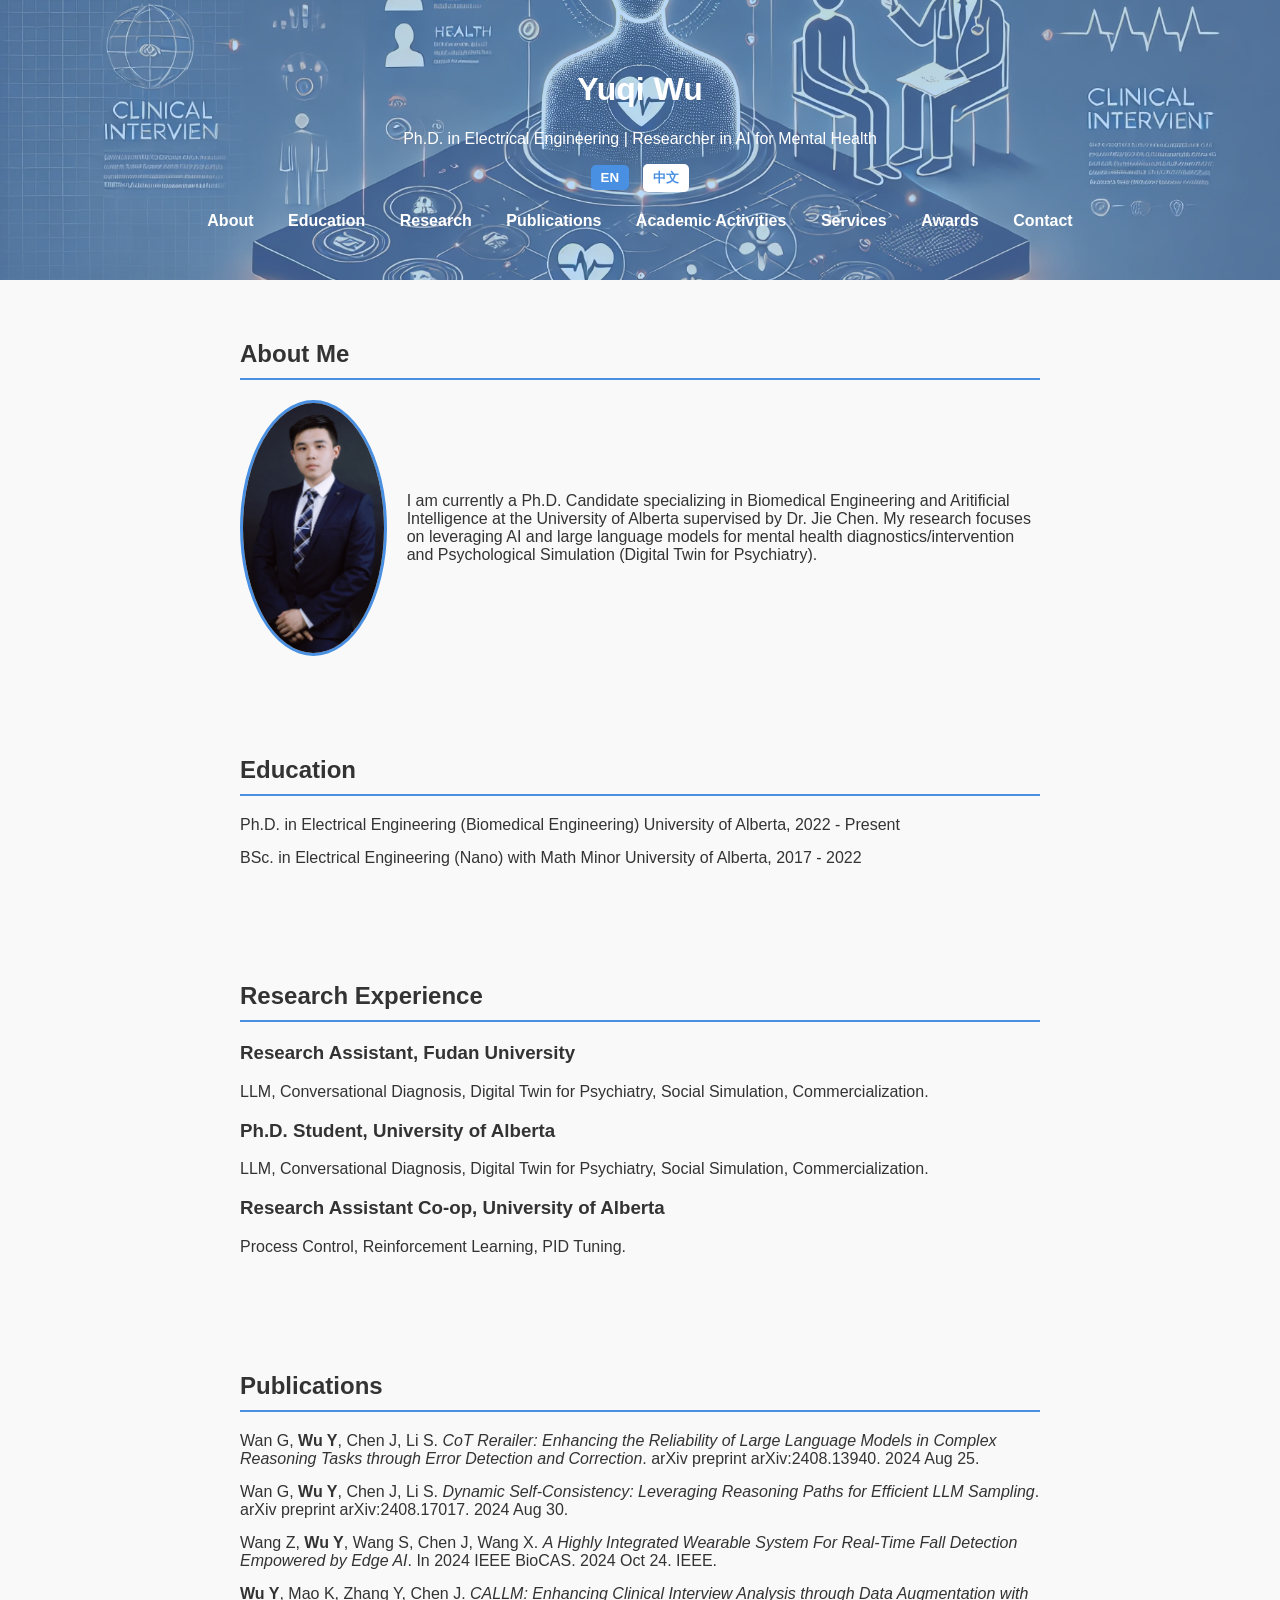
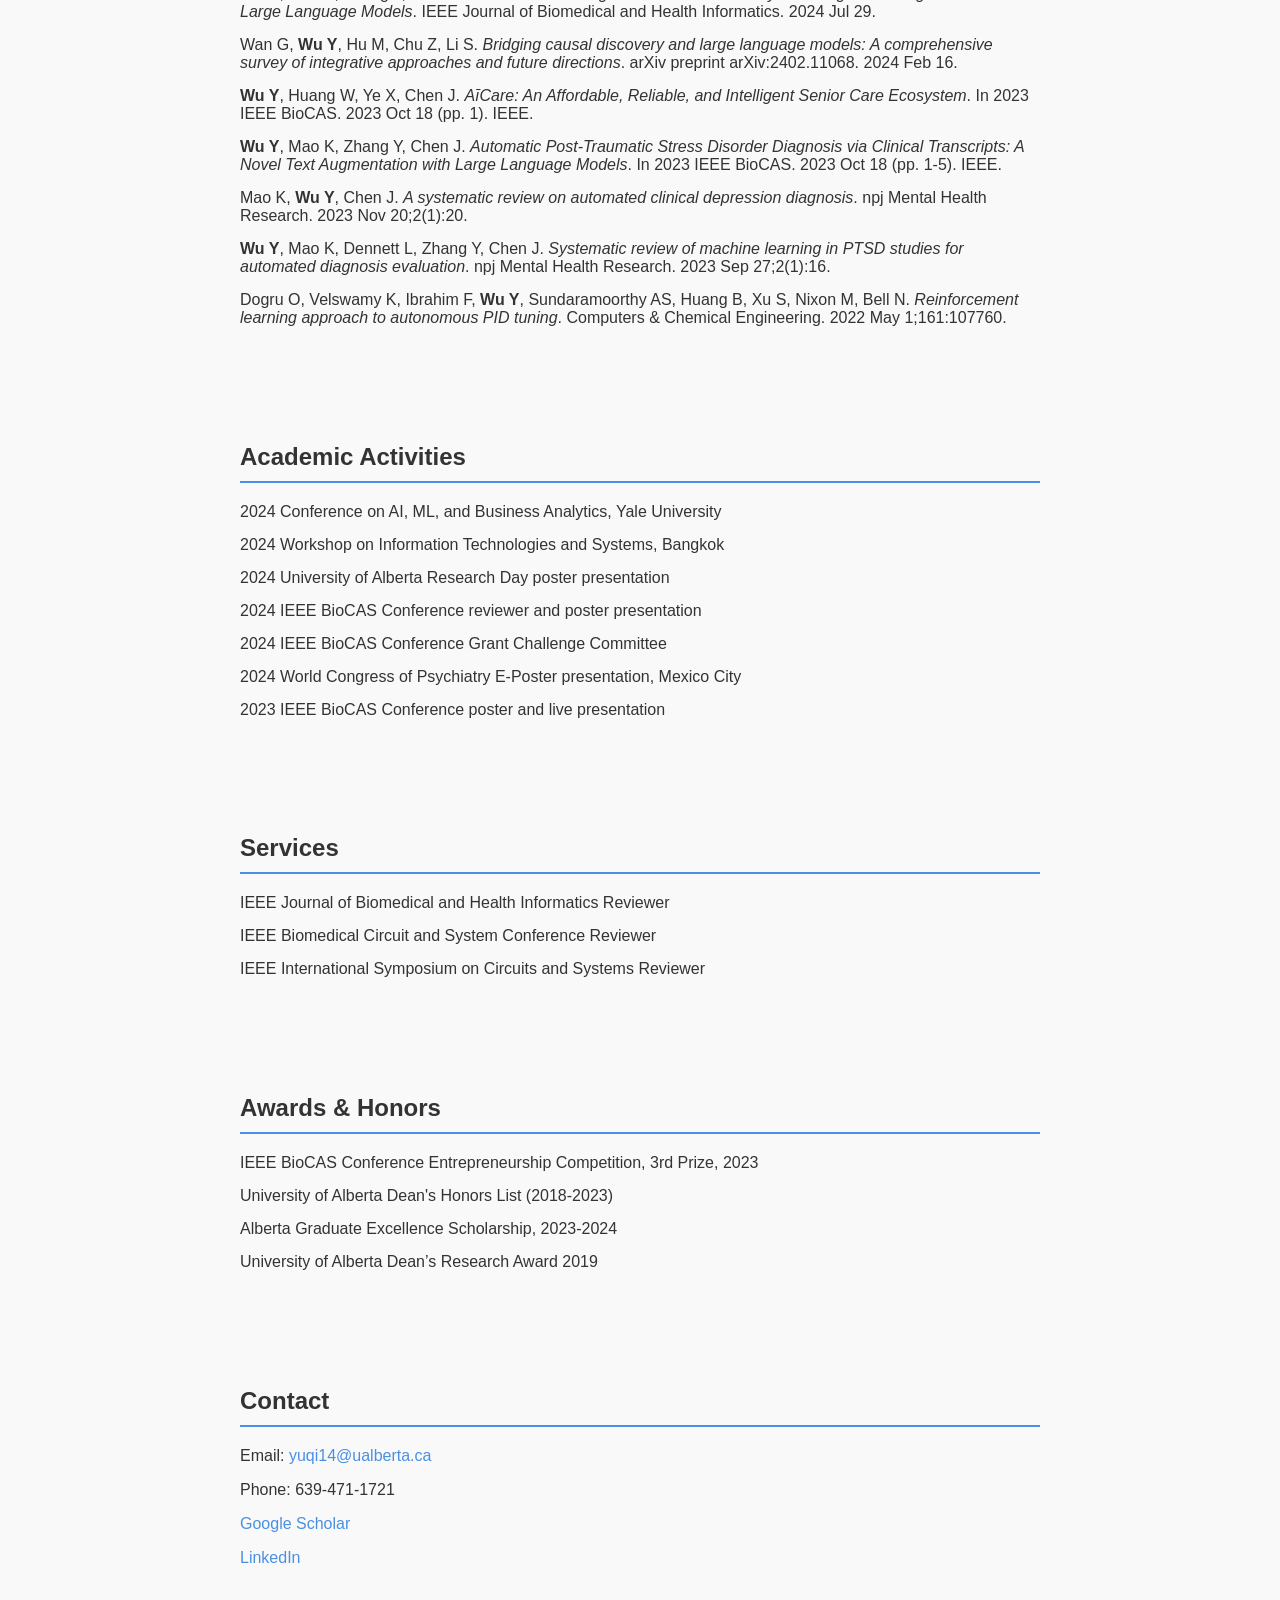
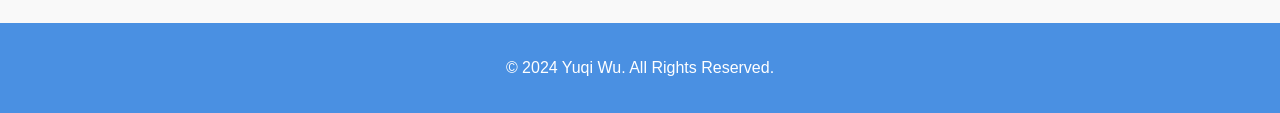
==== index.html @ d580ff11 "updates" ====
<!DOCTYPE html>
<html lang="en">
<head>
    <meta charset="UTF-8">
    <meta name="viewport" content="width=device-width, initial-scale=1.0">
    <title>Yuqi Wu - Personal Website</title>
    <link rel="stylesheet" href="styles.css">
</head>
<body>
    <header>
        <div class="background-image"></div>
        <div class="header-content">
            <h1 data-en="Yuqi Wu"
            data-cn="邬宇奇">Yuqi Wu</h1>
            <p data-en="Ph.D. in Biomedical Engineering  | Researcher in AI for Mental Health"
               data-cn="人工智能生物工程博士 | 精神健康领域的人工智能研究员">
               Ph.D. in Electrical Engineering | Researcher in AI for Mental Health
            </p>
            <div class="language-switcher">
                <button id="en-btn" class="lang-btn active">EN</button>
                <button id="cn-btn" class="lang-btn">中文</button>
            </div>
        </div>
        <nav>
            <a href="#about" data-en="About" data-cn="关于我">About</a>
            <a href="#education" data-en="Education" data-cn="教育经历">Education</a>
            <a href="#research" data-en="Research" data-cn="研究经历">Research</a>
            <a href="#publications" data-en="Publications" data-cn="文献发表">Publications</a>
            <a href="#activities" data-en="Academic Activities" data-cn="学术活动">Academic Activities</a>
            <a href="#services" data-en="Services" data-cn="服务">Services</a>
            <a href="#awards" data-en="Awards" data-cn="奖项">Awards</a>
            <a href="#contact" data-en="Contact" data-cn="联系方式">Contact</a>
        </nav>
    </header>

    <section id="about">
        <h2 data-en="About Me" data-cn="关于我">About Me</h2>
        <div class="profile-container">
            <img src="images/profile.jpg" alt="Yuqi Wu" class="profile-picture">
            <p data-en="I am currently a Ph.D. Candidate specializing in Biomedical Engineering and Aritificial Intelligence at the University of Alberta supervised by Dr. Jie Chen.
            My research focuses on leveraging AI and large language models for mental health diagnostics/intervention and Psychological Simulation (Digital Twin for Psychiatry)."
                data-cn="我目前是复旦大学陈颉院士的人工智能专业博士生。我的研究侧重于利用人工智能和大型语言模型进行心理健康诊断/干预以及心理学社会仿真系统（数字孪生）。">
                I am currently a Ph.D. Candidate specializing in Biomedical Engineering and Aritificial Intelligence at the University of Alberta supervised by Dr. Jie Chen.
                My research focuses on leveraging AI and large language models for mental health diagnostics/intervention and Psychological Simulation (Digital Twin for Psychiatry). 
            </p>
        </div>
    </section>

    <section id="education">
        <h2 data-en="Education" data-cn="教育经历">Education</h2>
        <ul>
            <li data-en="Ph.D. in Electrical Engineering (Biomedical Engineering), University of Alberta, 2022 - Present "
                data-cn="电气工程博士（生物医学工程）,阿尔伯塔大学，2022年至今">
                Ph.D. in Electrical Engineering (Biomedical Engineering) University of Alberta, 2022 - Present 
            </li>
            <li data-en="BSc in Electrical Engineering (Nano) with Math Minor, University of Alberta, 2017 - 2022 "
                data-cn="电气工程学士（纳米方向）及数学辅修,阿尔伯塔大学，2017 - 2022 ">
                BSc. in Electrical Engineering (Nano) with Math Minor University of Alberta, 2017 - 2022 
            </li>
        </ul>
    </section>

    <section id="research">
        <h2 data-en="Research Experience" data-cn="研究经历">Research Experience</h2>
        <h3 data-en="Reasearch Assistant, Fudan University" data-cn="复旦大学研究助理">Research Assistant, Fudan University</h3>
        <p data-en="LLM, Conversational Diagnosis, Digital Twin for Psychiatry, Social Simulation, Commercialization."
           data-cn="大模型，对话式诊断，数字孪生，社会仿真，成果转化">
           LLM, Conversational Diagnosis, Digital Twin for Psychiatry, Social Simulation, Commercialization.
        <h3 data-en="Ph.D. Student, University of Alberta" data-cn="阿尔伯塔大学博士生">Ph.D. Student, University of Alberta</h3>
        <p data-en="LLM, Conversational Diagnosis, Digital Twin for Psychiatry, Social Simulation, Depression, XAI, PTSD."
           data-cn="大模型，对话式诊断，数字孪生，社会仿真，抑郁症，可解释AI，创伤后应激障碍">
           LLM, Conversational Diagnosis, Digital Twin for Psychiatry, Social Simulation, Commercialization.
        </p>
        <h3 data-en="Research Assistant Co-op, University of Alberta" data-cn="阿尔伯塔大学研究助理实习">Research Assistant Co-op, University of Alberta</h3>
        <p data-en="Process Control, Reinforcement Learning, PID Tuning."
           data-cn="工业过程控制，强化学习，PID参数调整">
           Process Control, Reinforcement Learning, PID Tuning.
        </p>
    </section>
    <section id="Publications">
        <h2 data-en="Publications" data-cn="文献发表">Publications</h2>
        <ul>
            <li>Wan G, <strong>Wu Y</strong>, Chen J, Li S. <em>CoT Rerailer: Enhancing the Reliability of Large Language Models in Complex Reasoning Tasks through Error Detection and Correction</em>. arXiv preprint arXiv:2408.13940. 2024 Aug 25.</li>
            <li>Wan G, <strong>Wu Y</strong>, Chen J, Li S. <em>Dynamic Self-Consistency: Leveraging Reasoning Paths for Efficient LLM Sampling</em>. arXiv preprint arXiv:2408.17017. 2024 Aug 30.</li>
            <li>Wang Z, <strong>Wu Y</strong>, Wang S, Chen J, Wang X. <em>A Highly Integrated Wearable System For Real-Time Fall Detection Empowered by Edge AI</em>. In 2024 IEEE BioCAS. 2024 Oct 24. IEEE.</li>
            <li><strong>Wu Y</strong>, Mao K, Zhang Y, Chen J. <em>CALLM: Enhancing Clinical Interview Analysis through Data Augmentation with Large Language Models</em>. IEEE Journal of Biomedical and Health Informatics. 2024 Jul 29.</li>
            <li>Wan G, <strong>Wu Y</strong>, Hu M, Chu Z, Li S. <em>Bridging causal discovery and large language models: A comprehensive survey of integrative approaches and future directions</em>. arXiv preprint arXiv:2402.11068. 2024 Feb 16.</li>
            <li><strong>Wu Y</strong>, Huang W, Ye X, Chen J. <em>AīCare: An Affordable, Reliable, and Intelligent Senior Care Ecosystem</em>. In 2023 IEEE BioCAS. 2023 Oct 18 (pp. 1). IEEE.</li>
            <li><strong>Wu Y</strong>, Mao K, Zhang Y, Chen J. <em>Automatic Post-Traumatic Stress Disorder Diagnosis via Clinical Transcripts: A Novel Text Augmentation with Large Language Models</em>. In 2023 IEEE BioCAS. 2023 Oct 18 (pp. 1-5). IEEE.</li>
            <li>Mao K, <strong>Wu Y</strong>, Chen J. <em>A systematic review on automated clinical depression diagnosis</em>. npj Mental Health Research. 2023 Nov 20;2(1):20.</li>
            <li><strong>Wu Y</strong>, Mao K, Dennett L, Zhang Y, Chen J. <em>Systematic review of machine learning in PTSD studies for automated diagnosis evaluation</em>. npj Mental Health Research. 2023 Sep 27;2(1):16.</li>
            <li>Dogru O, Velswamy K, Ibrahim F, <strong>Wu Y</strong>, Sundaramoorthy AS, Huang B, Xu S, Nixon M, Bell N. <em>Reinforcement learning approach to autonomous PID tuning</em>. Computers & Chemical Engineering. 2022 May 1;161:107760.</li>
            
            
            
            
            
            
            
            
            
        </ul>
    </section>
    <section id="activities">
        <h2 data-en="Academic Activities" data-cn="学术活动">Academic Activities</h2>
        <ul>
            <li data-en="2024 Conference on AI, ML, and Business Analytics, Yale University" data-cn="2024人工智能、机器学习和商业分析会议，耶鲁大学">2024 Conference on AI, ML, and Business Analytics, Yale University</li>
            <li data-en="2024 Workshop on Information Technologies and Systems, Bangkok" data-cn="2024信息技术与系统研讨会，曼谷">2024 Workshop on Information Technologies and Systems, Bangkok</li>
            <li data-en="2024 University of Alberta Research Day poster presentation" data-cn="2024阿尔伯塔大学研究日海报展示">2024 University of Alberta Research Day poster presentation</li>
            <li data-en="2024 IEEE BioCAS Conference reviewer and poster presentation" data-cn="2024 IEEE BioCAS会议评审员和海报展示">2024 IEEE BioCAS Conference reviewer and poster presentation</li>
            <li data-en="2024 IEEE BioCAS Conference Grant Challenge Committee" data-cn="2024 IEEE BioCAS会议资助挑战委员会">2024 IEEE BioCAS Conference Grant Challenge Committee</li>
            <li data-en="2024 World Congress of Psychiatry E-Poster presentation, Mexico City" data-cn="2024世界精神病学大会电子海报展示，墨西哥城">2024 World Congress of Psychiatry E-Poster presentation, Mexico City</li>
            <li data-en="2023 IEEE BioCAS Conference poster and live presentation" data-cn="2023 IEEE BioCAS会议海报和现场展示">2023 IEEE BioCAS Conference poster and live presentation</li>
            
        </ul>
    </section>

    <section id="services">
        <h2 data-en="Services" data-cn="服务">Services</h2>
        <ul>
            <li data-en="IEEE Journal of Biomedical and Health Informatics Reviewer" data-cn="IEEE Journal of Biomedical and Health Informatics审稿人">IEEE Journal of Biomedical and Health Informatics Reviewer</li>
            <li data-en="IEEE Biomedical Circuit and System Conference Reviewer" data-cn="IEEE Biomedical Circuit and System Conference审稿人">IEEE Biomedical Circuit and System Conference Reviewer</li>
            <li data-en="IEEE International Symposium on Circuits and Systems Reviewer" data-cn="IEEE International Symposium on Circuits and Systems审稿人">IEEE International Symposium on Circuits and Systems Reviewer</li>
        </ul>
    </section>
    <section id="awards">
        <h2>Awards & Honors</h2>
        <ul>
            <li>IEEE BioCAS Conference Entrepreneurship Competition, 3rd Prize, 2023</li>
            <li>University of Alberta Dean's Honors List (2018-2023)</li>
            <li>Alberta Graduate Excellence Scholarship, 2023-2024</li>
            <li>University of Alberta Dean’s Research Award 2019</li>
        </ul>
    </section>
    <section id="contact">
        <h2 data-en="Contact" data-cn="联系方式">Contact</h2>
        <p data-en="Email: yuqi14@ualberta.ca" data-cn="邮箱: yuqi14@ualberta.ca">
           Email: <a href="mailto:yuqi14@ualberta.ca">yuqi14@ualberta.ca</a>
        </p>
        <p data-en="Phone: 639-471-1721" data-cn="电话: 639-471-1721">
           Phone: 639-471-1721
        </p>
        <p data-en="Google Scholar" data-cn="谷歌学术">
            <a href="https://scholar.google.com/citations?user=nJSu8HcAAAAJ&hl=en&oi=ao">Google Scholar</a>
        </p>
        <p data-en="LinkedIn" data-cn="领英">
            <a href="https://www.linkedin.com/in/yuqi-wu-71657614a/">LinkedIn</a>
    </section>

    <footer>
        <p>&copy; 2024 Yuqi Wu. All Rights Reserved.</p>
    </footer>

    <script src="scripts.js"></script>
</body>
</html>
---- styles.css ----
body {
    font-family: Arial, sans-serif;
    margin: 0;
    padding: 0;
    color: #333;
    background-color: #f9f9f9;
}

header {
    position: relative;
    color: #fff;
    text-align: center;
    padding: 50px 20px;
    background-color: #75b3fa;
    overflow: hidden;
}

.background-image {
    position: absolute;
    top: 0;
    left: 0;
    width: 100%;
    height: 100%;
    background-image: url('images/visualization.webp'); /* Path to your background image */
    background-size: cover;
    background-position: center;
    z-index: 1;
    opacity: 0.5;
}

.header-content {
    position: relative;
    z-index: 2;
}

.language-panel {
    display: inline-block;
}

.lang-btn {
    background: #fff;
    color: #4a90e2;
    border: none;
    padding: 5px 10px;
    margin: 0 5px;
    cursor: pointer;
    font-weight: bold;
    border-radius: 5px;
}

.lang-btn.active {
    background: #4a90e2;
    color: #fff;
}


header nav {
    position: relative;
    z-index: 2; /* Ensure nav links stay above the background */
    margin-top: 20px;
}
header nav a {
    color: #fff;
    margin: 0 15px;
    text-decoration: none;
    font-weight: bold;
}

header nav a:hover {
    text-decoration: underline;
}

section {
    padding: 40px;
    max-width: 800px;
    margin: auto;
}

h2 {
    border-bottom: 2px solid #4a90e2;
    padding-bottom: 10px;
}

.profile-container {
    display: flex;
    align-items: center;
    gap: 20px;
}

.profile-picture {
    width: 200px;
    height: 250px;
    border-radius: 70%;
    object-fit: cover;
    border: 3px solid #4a90e2;
}

ul {
    list-style: none;
    padding: 0;
}

ul li {
    margin-bottom: 15px;
}

a {
    color: #4a90e2;
    text-decoration: none;
}

a:hover {
    text-decoration: underline;
}

footer {
    text-align: center;
    padding: 20px;
    background-color: #4a90e2;
    color: #fff;
}
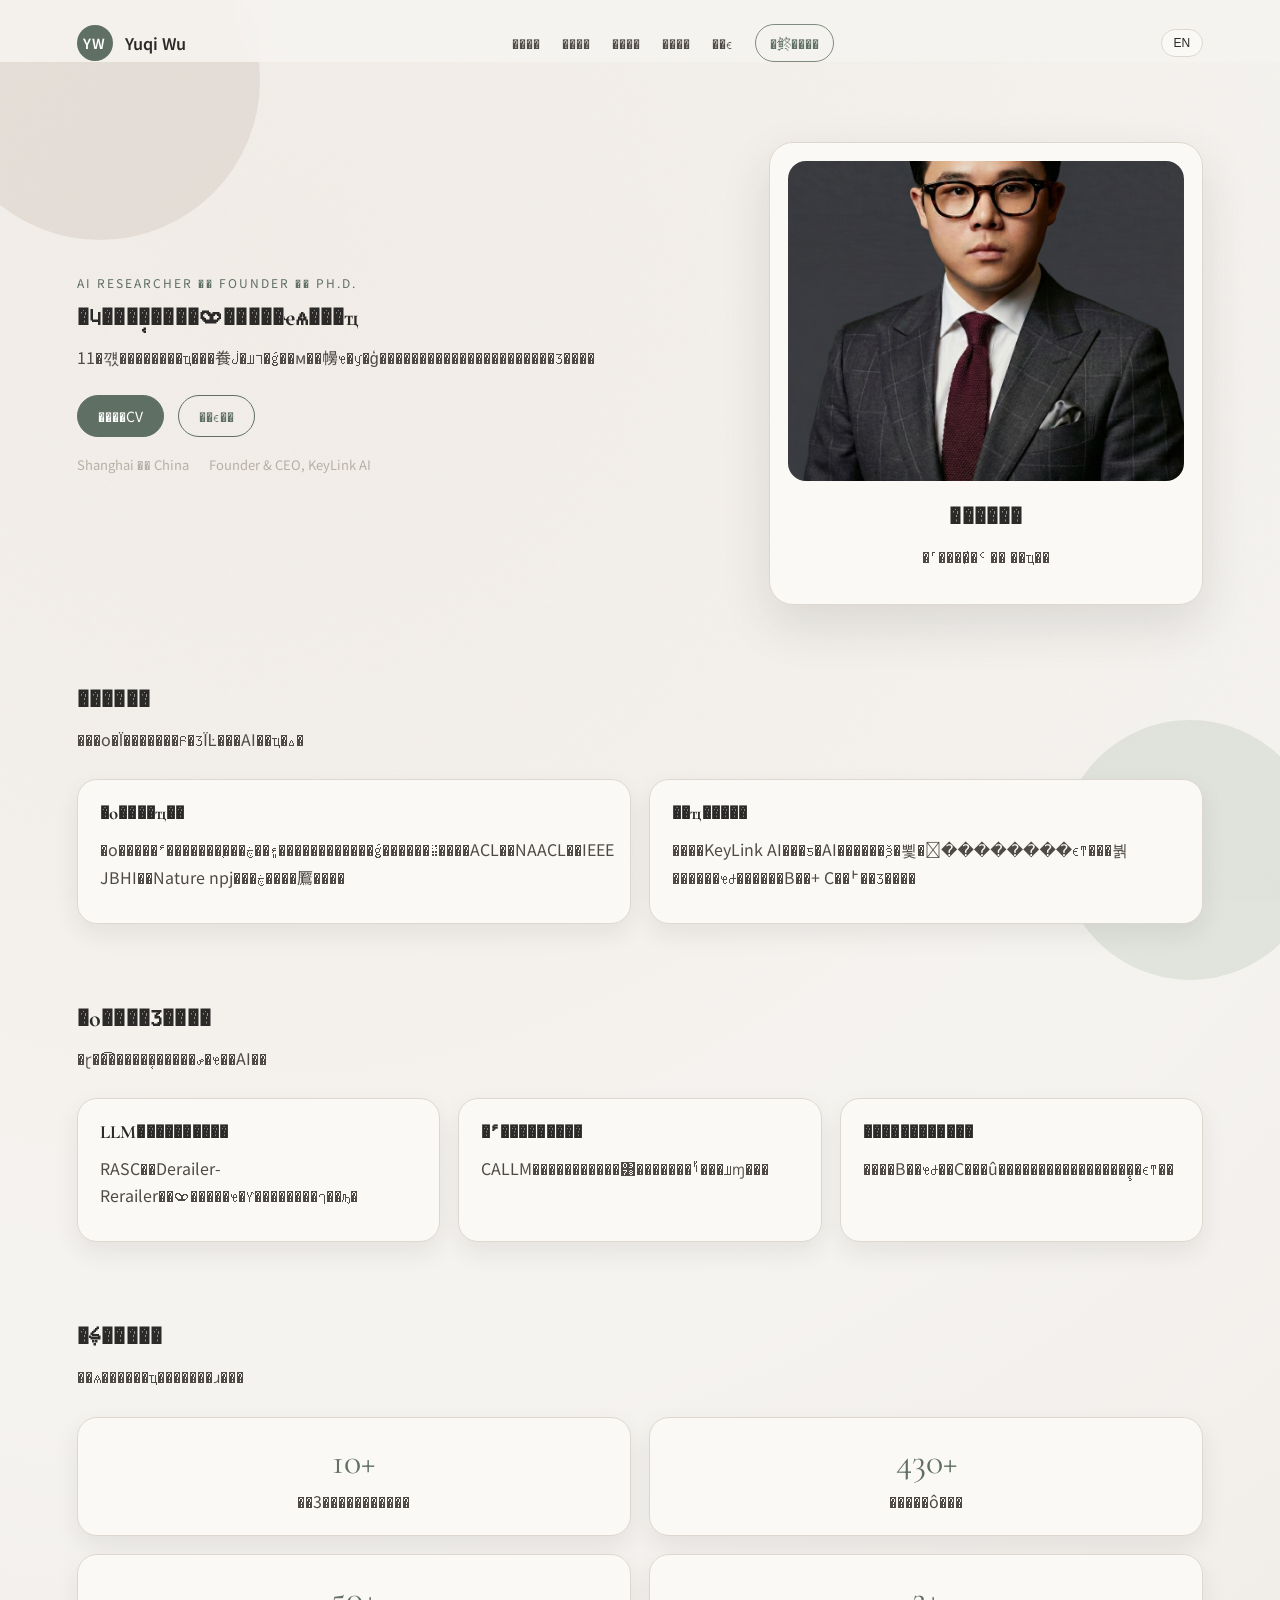
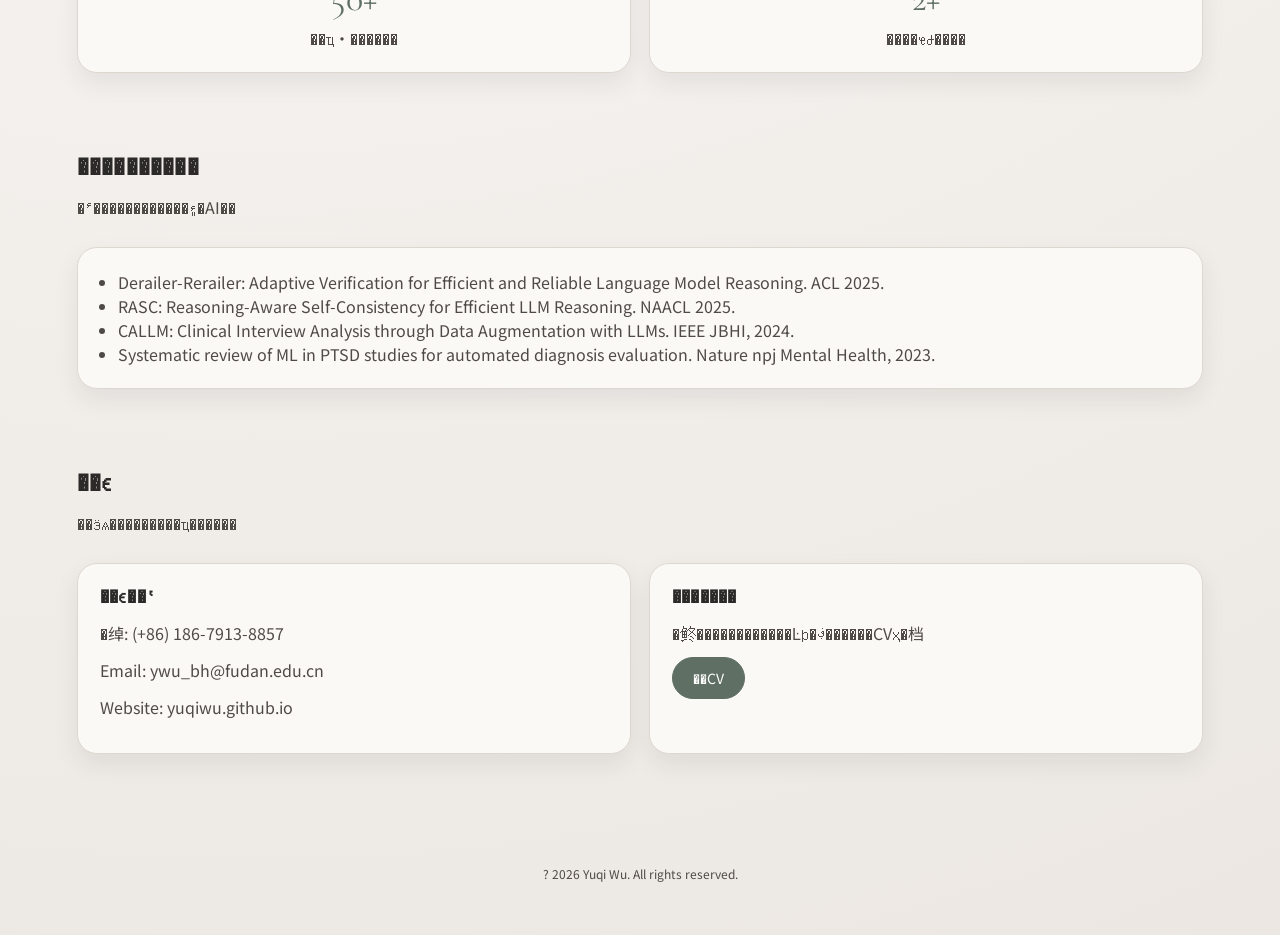
==== commit 47fa6e0f: "updates" ====
--- a/index.html
+++ b/index.html
@@ -1,156 +1,169 @@
 <!DOCTYPE html>
-<html lang="en">
+<html lang="zh-CN" data-lang="zh">
 <head>
-    <meta charset="UTF-8">
-    <meta name="viewport" content="width=device-width, initial-scale=1.0">
-    <title>Yuqi Wu - Personal Website</title>
-    <link rel="stylesheet" href="styles.css">
+  <meta charset="UTF-8" />
+  <meta name="viewport" content="width=device-width, initial-scale=1.0" />
+  <meta name="description" content="Yuqi Wu | Ph.D. | AI Researcher & Founder" />
+  <title>Yuqi Wu | Personal Website</title>
+  <link rel="stylesheet" href="styles.css" />
+  <link rel="preconnect" href="https://fonts.googleapis.com" />
+  <link rel="preconnect" href="https://fonts.gstatic.com" crossorigin />
+  <link href="https://fonts.googleapis.com/css2?family=Cormorant+Garamond:wght@400;500;600;700&family=Noto+Sans+SC:wght@300;400;500;600;700&display=swap" rel="stylesheet" />
 </head>
 <body>
-    <header>
-        <div class="background-image"></div>
-        <div class="header-content">
-            <h1 data-en="Yuqi Wu"
-            data-cn="邬宇奇">Yuqi Wu</h1>
-            <p data-en="Ph.D. in Biomedical Engineering  | Researcher in AI for Mental Health"
-               data-cn="人工智能生物工程博士 | 精神健康领域的人工智能研究员">
-               Ph.D. in Electrical Engineering | Researcher in AI for Mental Health
-            </p>
-            <div class="language-switcher">
-                <button id="en-btn" class="lang-btn active">EN</button>
-                <button id="cn-btn" class="lang-btn">中文</button>
-            </div>
+  <div class="bg-orb orb-1" aria-hidden="true"></div>
+  <div class="bg-orb orb-2" aria-hidden="true"></div>
+  <div class="noise" aria-hidden="true"></div>
+
+  <header class="site-header">
+    <div class="brand">
+      <span class="brand-mark">YW</span>
+      <span class="brand-name">Yuqi Wu</span>
+    </div>
+    <nav class="nav">
+      <a href="#about" data-i18n="nav_about">����</a>
+      <a href="#focus" data-i18n="nav_focus">����</a>
+      <a href="#highlights" data-i18n="nav_highlights">����</a>
+      <a href="#publications" data-i18n="nav_publications">����</a>
+      <a href="#contact" data-i18n="nav_contact">��ϵ</a>
+      <a class="cta" href="YWU_CV.html" target="_blank" rel="noopener" data-i18n="nav_cv">�鿴����</a>
+    </nav>
+    <button class="lang-toggle" id="langToggle" type="button" aria-label="Toggle language">EN</button>
+  </header>
+
+  <main>
+    <section class="hero">
+      <div class="hero-text">
+        <p class="eyebrow" data-i18n="hero_eyebrow">AI Researcher �� Founder �� Ph.D.</p>
+        <h1 data-i18n="hero_title">�Կ���֤�����ܣ�����ҽѧ���ҵ</h1>
+        <p class="hero-subtitle" data-i18n="hero_subtitle">
+          11�꺣��������ҵ���飬רע�ڶ�ģ̬��м��㡢ҽ�ƴ�ģ����������������������Ʒ����
+        </p>
+        <div class="hero-actions">
+          <a class="primary" href="YWU_CV.html" target="_blank" rel="noopener" data-i18n="hero_cv">����CV</a>
+          <a class="ghost" href="#contact" data-i18n="hero_contact">��ϵ��</a>
         </div>
-        <nav>
-            <a href="#about" data-en="About" data-cn="关于我">About</a>
-            <a href="#education" data-en="Education" data-cn="教育经历">Education</a>
-            <a href="#research" data-en="Research" data-cn="研究经历">Research</a>
-            <a href="#publications" data-en="Publications" data-cn="文献发表">Publications</a>
-            <a href="#activities" data-en="Academic Activities" data-cn="学术活动">Academic Activities</a>
-            <a href="#services" data-en="Services" data-cn="服务">Services</a>
-            <a href="#awards" data-en="Awards" data-cn="奖项">Awards</a>
-            <a href="#contact" data-en="Contact" data-cn="联系方式">Contact</a>
-        </nav>
-    </header>
-
-    <section id="about">
-        <h2 data-en="About Me" data-cn="关于我">About Me</h2>
-        <div class="profile-container">
-            <img src="images/profile.jpg" alt="Yuqi Wu" class="profile-picture">
-            <p data-en="I am currently a Ph.D. Candidate specializing in Biomedical Engineering and Aritificial Intelligence at the University of Alberta supervised by Dr. Jie Chen.
-            My research focuses on leveraging AI and large language models for mental health diagnostics/intervention and Psychological Simulation (Digital Twin for Psychiatry)."
-                data-cn="我目前是复旦大学陈颉院士的人工智能专业博士生。我的研究侧重于利用人工智能和大型语言模型进行心理健康诊断/干预以及心理学社会仿真系统（数字孪生）。">
-                I am currently a Ph.D. Candidate specializing in Biomedical Engineering and Aritificial Intelligence at the University of Alberta supervised by Dr. Jie Chen.
-                My research focuses on leveraging AI and large language models for mental health diagnostics/intervention and Psychological Simulation (Digital Twin for Psychiatry). 
-            </p>
+        <div class="hero-meta">
+          <span data-i18n="hero_location">Shanghai �� China</span>
+          <span data-i18n="hero_role">Founder & CEO, KeyLink AI</span>
         </div>
+      </div>
+      <div class="hero-card">
+        <img src="images/ywu.png" alt="Yuqi Wu" />
+        <div class="hero-card-info">
+          <h2 data-i18n="card_name">������</h2>
+          <p data-i18n="card_title">�˹����ܲ�ʿ �� ��ҵ��</p>
+        </div>
+      </div>
     </section>
 
-    <section id="education">
-        <h2 data-en="Education" data-cn="教育经历">Education</h2>
-        <ul>
-            <li data-en="Ph.D. in Electrical Engineering (Biomedical Engineering), University of Alberta, 2022 - Present "
-                data-cn="电气工程博士（生物医学工程）,阿尔伯塔大学，2022年至今">
-                Ph.D. in Electrical Engineering (Biomedical Engineering) University of Alberta, 2022 - Present 
-            </li>
-            <li data-en="BSc in Electrical Engineering (Nano) with Math Minor, University of Alberta, 2017 - 2022 "
-                data-cn="电气工程学士（纳米方向）及数学辅修,阿尔伯塔大学，2017 - 2022 ">
-                BSc. in Electrical Engineering (Nano) with Math Minor University of Alberta, 2017 - 2022 
-            </li>
-        </ul>
+    <section id="about" class="section">
+      <div class="section-header">
+        <h2 data-i18n="about_title">������</h2>
+        <p data-i18n="about_desc">���о�Ϊ�������Բ�ƷΪĿ���AI��ҵ�ߡ�</p>
+      </div>
+      <div class="grid two">
+        <div class="panel">
+          <h3 data-i18n="about_block_1_title">�о����ҵ��</h3>
+          <p data-i18n="about_block_1_body">
+            �о�����۽��ڿ���֤�������ٴ������������ģ̬������⣬����ACL��NAACL��IEEE JBHI��Nature npj���ڿ����鷢����
+          </p>
+        </div>
+        <div class="panel">
+          <h3 data-i18n="about_block_2_title">��ҵ�����</h3>
+          <p data-i18n="about_block_2_body">
+            ����KeyLink AI���ƽ�AI������ѯ�뾫�񼲲��������ϵͳ���붥������ҽԺ������B��+ C��˫��Ʒ����
+          </p>
+        </div>
+      </div>
     </section>
 
-    <section id="research">
-        <h2 data-en="Research Experience" data-cn="研究经历">Research Experience</h2>
-        <h3 data-en="Reasearch Assistant, Fudan University" data-cn="复旦大学研究助理">Research Assistant, Fudan University</h3>
-        <p data-en="LLM, Conversational Diagnosis, Digital Twin for Psychiatry, Social Simulation, Commercialization."
-           data-cn="大模型，对话式诊断，数字孪生，社会仿真，成果转化">
-           LLM, Conversational Diagnosis, Digital Twin for Psychiatry, Social Simulation, Commercialization.
-        <h3 data-en="Ph.D. Student, University of Alberta" data-cn="阿尔伯塔大学博士生">Ph.D. Student, University of Alberta</h3>
-        <p data-en="LLM, Conversational Diagnosis, Digital Twin for Psychiatry, Social Simulation, Depression, XAI, PTSD."
-           data-cn="大模型，对话式诊断，数字孪生，社会仿真，抑郁症，可解释AI，创伤后应激障碍">
-           LLM, Conversational Diagnosis, Digital Twin for Psychiatry, Social Simulation, Commercialization.
-        </p>
-        <h3 data-en="Research Assistant Co-op, University of Alberta" data-cn="阿尔伯塔大学研究助理实习">Research Assistant Co-op, University of Alberta</h3>
-        <p data-en="Process Control, Reinforcement Learning, PID Tuning."
-           data-cn="工业过程控制，强化学习，PID参数调整">
-           Process Control, Reinforcement Learning, PID Tuning.
-        </p>
-    </section>
-    <section id="Publications">
-        <h2 data-en="Publications" data-cn="文献发表">Publications</h2>
-        <ul>
-            <li>Wan G, <strong>Wu Y</strong>, Chen J, Li S. <em>CoT Rerailer: Enhancing the Reliability of Large Language Models in Complex Reasoning Tasks through Error Detection and Correction</em>. arXiv preprint arXiv:2408.13940. 2024 Aug 25.</li>
-            <li>Wan G, <strong>Wu Y</strong>, Chen J, Li S. <em>Dynamic Self-Consistency: Leveraging Reasoning Paths for Efficient LLM Sampling</em>. arXiv preprint arXiv:2408.17017. 2024 Aug 30.</li>
-            <li>Wang Z, <strong>Wu Y</strong>, Wang S, Chen J, Wang X. <em>A Highly Integrated Wearable System For Real-Time Fall Detection Empowered by Edge AI</em>. In 2024 IEEE BioCAS. 2024 Oct 24. IEEE.</li>
-            <li><strong>Wu Y</strong>, Mao K, Zhang Y, Chen J. <em>CALLM: Enhancing Clinical Interview Analysis through Data Augmentation with Large Language Models</em>. IEEE Journal of Biomedical and Health Informatics. 2024 Jul 29.</li>
-            <li>Wan G, <strong>Wu Y</strong>, Hu M, Chu Z, Li S. <em>Bridging causal discovery and large language models: A comprehensive survey of integrative approaches and future directions</em>. arXiv preprint arXiv:2402.11068. 2024 Feb 16.</li>
-            <li><strong>Wu Y</strong>, Huang W, Ye X, Chen J. <em>AīCare: An Affordable, Reliable, and Intelligent Senior Care Ecosystem</em>. In 2023 IEEE BioCAS. 2023 Oct 18 (pp. 1). IEEE.</li>
-            <li><strong>Wu Y</strong>, Mao K, Zhang Y, Chen J. <em>Automatic Post-Traumatic Stress Disorder Diagnosis via Clinical Transcripts: A Novel Text Augmentation with Large Language Models</em>. In 2023 IEEE BioCAS. 2023 Oct 18 (pp. 1-5). IEEE.</li>
-            <li>Mao K, <strong>Wu Y</strong>, Chen J. <em>A systematic review on automated clinical depression diagnosis</em>. npj Mental Health Research. 2023 Nov 20;2(1):20.</li>
-            <li><strong>Wu Y</strong>, Mao K, Dennett L, Zhang Y, Chen J. <em>Systematic review of machine learning in PTSD studies for automated diagnosis evaluation</em>. npj Mental Health Research. 2023 Sep 27;2(1):16.</li>
-            <li>Dogru O, Velswamy K, Ibrahim F, <strong>Wu Y</strong>, Sundaramoorthy AS, Huang B, Xu S, Nixon M, Bell N. <em>Reinforcement learning approach to autonomous PID tuning</em>. Computers & Chemical Engineering. 2022 May 1;161:107760.</li>
-            
-            
-            
-            
-            
-            
-            
-            
-            
-        </ul>
-    </section>
-    <section id="activities">
-        <h2 data-en="Academic Activities" data-cn="学术活动">Academic Activities</h2>
-        <ul>
-            <li data-en="2024 Conference on AI, ML, and Business Analytics, Yale University" data-cn="2024人工智能、机器学习和商业分析会议，耶鲁大学">2024 Conference on AI, ML, and Business Analytics, Yale University</li>
-            <li data-en="2024 Workshop on Information Technologies and Systems, Bangkok" data-cn="2024信息技术与系统研讨会，曼谷">2024 Workshop on Information Technologies and Systems, Bangkok</li>
-            <li data-en="2024 University of Alberta Research Day poster presentation" data-cn="2024阿尔伯塔大学研究日海报展示">2024 University of Alberta Research Day poster presentation</li>
-            <li data-en="2024 IEEE BioCAS Conference reviewer and poster presentation" data-cn="2024 IEEE BioCAS会议评审员和海报展示">2024 IEEE BioCAS Conference reviewer and poster presentation</li>
-            <li data-en="2024 IEEE BioCAS Conference Grant Challenge Committee" data-cn="2024 IEEE BioCAS会议资助挑战委员会">2024 IEEE BioCAS Conference Grant Challenge Committee</li>
-            <li data-en="2024 World Congress of Psychiatry E-Poster presentation, Mexico City" data-cn="2024世界精神病学大会电子海报展示，墨西哥城">2024 World Congress of Psychiatry E-Poster presentation, Mexico City</li>
-            <li data-en="2023 IEEE BioCAS Conference poster and live presentation" data-cn="2023 IEEE BioCAS会议海报和现场展示">2023 IEEE BioCAS Conference poster and live presentation</li>
-            
-        </ul>
+    <section id="focus" class="section">
+      <div class="section-header">
+        <h2 data-i18n="focus_title">�о����Ʒ����</h2>
+        <p data-i18n="focus_desc">�ɽ��͡�����֤������ص�ҽ��AI��</p>
+      </div>
+      <div class="grid three">
+        <div class="panel">
+          <h3 data-i18n="focus_1_title">LLM����������</h3>
+          <p data-i18n="focus_1_body">RASC��Derailer-Rerailer��ܣ�����ҽ�Ƴ��������ɿ��ԡ�</p>
+        </div>
+        <div class="panel">
+          <h3 data-i18n="focus_2_title">�ٴ���������</h3>
+          <p data-i18n="focus_2_body">CALLM�����������͸�������ע���ݳɱ���</p>
+        </div>
+        <div class="panel">
+          <h3 data-i18n="focus_3_title">������������</h3>
+          <p data-i18n="focus_3_body">����B��ҽԺ��C���û����������������֧��ϵͳ��</p>
+        </div>
+      </div>
     </section>
 
-    <section id="services">
-        <h2 data-en="Services" data-cn="服务">Services</h2>
-        <ul>
-            <li data-en="IEEE Journal of Biomedical and Health Informatics Reviewer" data-cn="IEEE Journal of Biomedical and Health Informatics审稿人">IEEE Journal of Biomedical and Health Informatics Reviewer</li>
-            <li data-en="IEEE Biomedical Circuit and System Conference Reviewer" data-cn="IEEE Biomedical Circuit and System Conference审稿人">IEEE Biomedical Circuit and System Conference Reviewer</li>
-            <li data-en="IEEE International Symposium on Circuits and Systems Reviewer" data-cn="IEEE International Symposium on Circuits and Systems审稿人">IEEE International Symposium on Circuits and Systems Reviewer</li>
-        </ul>
-    </section>
-    <section id="awards">
-        <h2>Awards & Honors</h2>
-        <ul>
-            <li>IEEE BioCAS Conference Entrepreneurship Competition, 3rd Prize, 2023</li>
-            <li>University of Alberta Dean's Honors List (2018-2023)</li>
-            <li>Alberta Graduate Excellence Scholarship, 2023-2024</li>
-            <li>University of Alberta Dean’s Research Award 2019</li>
-        </ul>
-    </section>
-    <section id="contact">
-        <h2 data-en="Contact" data-cn="联系方式">Contact</h2>
-        <p data-en="Email: yuqi14@ualberta.ca" data-cn="邮箱: yuqi14@ualberta.ca">
-           Email: <a href="mailto:yuqi14@ualberta.ca">yuqi14@ualberta.ca</a>
-        </p>
-        <p data-en="Phone: 639-471-1721" data-cn="电话: 639-471-1721">
-           Phone: 639-471-1721
-        </p>
-        <p data-en="Google Scholar" data-cn="谷歌学术">
-            <a href="https://scholar.google.com/citations?user=nJSu8HcAAAAJ&hl=en&oi=ao">Google Scholar</a>
-        </p>
-        <p data-en="LinkedIn" data-cn="领英">
-            <a href="https://www.linkedin.com/in/yuqi-wu-71657614a/">LinkedIn</a>
+    <section id="highlights" class="section">
+      <div class="section-header">
+        <h2 data-i18n="highlights_title">�ؼ�����</h2>
+        <p data-i18n="highlights_desc">��ѧ������ҵ�������ɹ���</p>
+      </div>
+      <div class="grid two">
+        <div class="panel stat">
+          <div class="stat-number">10+</div>
+          <div class="stat-label" data-i18n="stat_1">��3�����������</div>
+        </div>
+        <div class="panel stat">
+          <div class="stat-number">430+</div>
+          <div class="stat-label" data-i18n="stat_2">�����ô���</div>
+        </div>
+        <div class="panel stat">
+          <div class="stat-number">50+</div>
+          <div class="stat-label" data-i18n="stat_3">��ҵ·������</div>
+        </div>
+        <div class="panel stat">
+          <div class="stat-number">2+</div>
+          <div class="stat-label" data-i18n="stat_4">����ҽԺ����</div>
+        </div>
+      </div>
     </section>
 
-    <footer>
-        <p>&copy; 2024 Yuqi Wu. All Rights Reserved.</p>
-    </footer>
+    <section id="publications" class="section">
+      <div class="section-header">
+        <h2 data-i18n="pub_title">����������</h2>
+        <p data-i18n="pub_desc">�۽������������ٴ�AI��</p>
+      </div>
+      <div class="panel list">
+        <ul>
+          <li data-i18n="pub_1">Derailer-Rerailer: Adaptive Verification for Efficient and Reliable Language Model Reasoning. ACL 2025.</li>
+          <li data-i18n="pub_2">RASC: Reasoning-Aware Self-Consistency for Efficient LLM Reasoning. NAACL 2025.</li>
+          <li data-i18n="pub_3">CALLM: Clinical Interview Analysis through Data Augmentation with LLMs. IEEE JBHI, 2024.</li>
+          <li data-i18n="pub_4">Systematic review of ML in PTSD studies for automated diagnosis evaluation. Nature npj Mental Health, 2023.</li>
+        </ul>
+      </div>
+    </section>
 
-    <script src="scripts.js"></script>
+    <section id="contact" class="section">
+      <div class="section-header">
+        <h2 data-i18n="contact_title">��ϵ</h2>
+        <p data-i18n="contact_desc">��ӭѧ���������ҵ������</p>
+      </div>
+      <div class="grid two">
+        <div class="panel">
+          <h3 data-i18n="contact_block_title">��ϵ��ʽ</h3>
+          <p><span data-i18n="contact_phone">�绰</span>: (+86) 186-7913-8857</p>
+          <p>Email: ywu_bh@fudan.edu.cn</p>
+          <p>Website: yuqiwu.github.io</p>
+        </div>
+        <div class="panel">
+          <h3 data-i18n="contact_block_2_title">�������</h3>
+          <p data-i18n="contact_cv">�鿴������������Ŀϸ�ڣ������CVҳ�档</p>
+          <a class="primary" href="YWU_CV.html" target="_blank" rel="noopener" data-i18n="contact_cv_btn">��CV</a>
+        </div>
+      </div>
+    </section>
+  </main>
+
+  <footer class="site-footer">
+    <p>? 2026 Yuqi Wu. All rights reserved.</p>
+  </footer>
+
+  <script src="scripts.js"></script>
 </body>
-</html>+</html>
--- a/styles.css
+++ b/styles.css
@@ -1,121 +1,344 @@
+:root {
+  --bg: #f5f3f0;
+  --bg-2: #ece7e2;
+  --ink: #2b2a28;
+  --ink-soft: #4f4a45;
+  --accent: #7f8b80;
+  --accent-dark: #5f6f64;
+  --muted: #b7b0a6;
+  --card: #fbf9f6;
+  --line: #ded7cf;
+  --shadow: 0 20px 50px rgba(43, 42, 40, 0.12);
+}
+
+* {
+  box-sizing: border-box;
+}
+
 body {
-    font-family: Arial, sans-serif;
-    margin: 0;
-    padding: 0;
-    color: #333;
-    background-color: #f9f9f9;
-}
-
-header {
-    position: relative;
-    color: #fff;
-    text-align: center;
-    padding: 50px 20px;
-    background-color: #75b3fa;
-    overflow: hidden;
-}
-
-.background-image {
-    position: absolute;
-    top: 0;
-    left: 0;
-    width: 100%;
-    height: 100%;
-    background-image: url('images/visualization.webp'); /* Path to your background image */
-    background-size: cover;
-    background-position: center;
-    z-index: 1;
-    opacity: 0.5;
-}
-
-.header-content {
-    position: relative;
-    z-index: 2;
-}
-
-.language-panel {
-    display: inline-block;
-}
-
-.lang-btn {
-    background: #fff;
-    color: #4a90e2;
-    border: none;
-    padding: 5px 10px;
-    margin: 0 5px;
-    cursor: pointer;
-    font-weight: bold;
-    border-radius: 5px;
-}
-
-.lang-btn.active {
-    background: #4a90e2;
-    color: #fff;
-}
-
-
-header nav {
-    position: relative;
-    z-index: 2; /* Ensure nav links stay above the background */
-    margin-top: 20px;
-}
-header nav a {
-    color: #fff;
-    margin: 0 15px;
-    text-decoration: none;
-    font-weight: bold;
-}
-
-header nav a:hover {
-    text-decoration: underline;
-}
-
-section {
-    padding: 40px;
-    max-width: 800px;
-    margin: auto;
-}
-
-h2 {
-    border-bottom: 2px solid #4a90e2;
-    padding-bottom: 10px;
-}
-
-.profile-container {
-    display: flex;
-    align-items: center;
-    gap: 20px;
-}
-
-.profile-picture {
-    width: 200px;
-    height: 250px;
-    border-radius: 70%;
-    object-fit: cover;
-    border: 3px solid #4a90e2;
-}
-
-ul {
-    list-style: none;
-    padding: 0;
-}
-
-ul li {
-    margin-bottom: 15px;
+  margin: 0;
+  font-family: "Noto Sans SC", "Segoe UI", sans-serif;
+  color: var(--ink);
+  background: radial-gradient(circle at 20% 10%, #f2ede7 0%, var(--bg) 45%, var(--bg-2) 100%);
+  min-height: 100vh;
+}
+
+h1, h2, h3 {
+  font-family: "Cormorant Garamond", "Noto Sans SC", serif;
+  letter-spacing: 0.2px;
+  margin: 0 0 12px 0;
+}
+
+p {
+  margin: 0 0 10px 0;
+  line-height: 1.7;
+  color: var(--ink-soft);
 }
 
 a {
-    color: #4a90e2;
-    text-decoration: none;
-}
-
-a:hover {
-    text-decoration: underline;
-}
-
-footer {
-    text-align: center;
-    padding: 20px;
-    background-color: #4a90e2;
-    color: #fff;
-}+  color: inherit;
+  text-decoration: none;
+}
+
+main {
+  padding: 40px 6vw 80px;
+  position: relative;
+  z-index: 1;
+}
+
+.bg-orb {
+  position: fixed;
+  border-radius: 50%;
+  filter: blur(0px);
+  opacity: 0.55;
+  z-index: 0;
+}
+
+.orb-1 {
+  width: 320px;
+  height: 320px;
+  background: #d9d2c9;
+  top: -80px;
+  left: -60px;
+}
+
+.orb-2 {
+  width: 260px;
+  height: 260px;
+  background: #cfd7cd;
+  bottom: -80px;
+  right: -40px;
+}
+
+.noise {
+  position: fixed;
+  inset: 0;
+  background-image: url("data:image/svg+xml,%3Csvg xmlns='http://www.w3.org/2000/svg' width='120' height='120' viewBox='0 0 120 120'%3E%3Cfilter id='n'%3E%3CfeTurbulence type='fractalNoise' baseFrequency='0.8' numOctaves='2' stitchTiles='stitch'/%3E%3C/filter%3E%3Crect width='120' height='120' filter='url(%23n)' opacity='0.04'/%3E%3C/svg%3E");
+  pointer-events: none;
+  z-index: 0;
+}
+
+.site-header {
+  display: flex;
+  align-items: center;
+  justify-content: space-between;
+  padding: 24px 6vw 0;
+  position: sticky;
+  top: 0;
+  backdrop-filter: blur(12px);
+  background: rgba(245, 243, 240, 0.9);
+  z-index: 10;
+}
+
+.brand {
+  display: flex;
+  align-items: center;
+  gap: 12px;
+  font-weight: 600;
+}
+
+.brand-mark {
+  width: 36px;
+  height: 36px;
+  border-radius: 50%;
+  background: var(--accent-dark);
+  color: white;
+  display: grid;
+  place-items: center;
+  font-size: 14px;
+  letter-spacing: 1px;
+}
+
+.nav {
+  display: flex;
+  align-items: center;
+  gap: 22px;
+  font-size: 14px;
+}
+
+.nav a {
+  color: var(--ink-soft);
+  position: relative;
+}
+
+.nav a::after {
+  content: "";
+  position: absolute;
+  left: 0;
+  bottom: -6px;
+  width: 0;
+  height: 2px;
+  background: var(--accent);
+  transition: width 0.25s ease;
+}
+
+.nav a:hover::after {
+  width: 100%;
+}
+
+.nav .cta {
+  padding: 8px 14px;
+  border: 1px solid var(--accent);
+  border-radius: 20px;
+  color: var(--accent-dark);
+  transition: all 0.25s ease;
+}
+
+.nav .cta:hover {
+  background: var(--accent);
+  color: white;
+}
+
+.lang-toggle {
+  border: 1px solid var(--line);
+  background: var(--card);
+  padding: 6px 12px;
+  border-radius: 16px;
+  font-size: 12px;
+  cursor: pointer;
+  color: var(--ink);
+}
+
+.hero {
+  display: grid;
+  grid-template-columns: minmax(0, 1.2fr) minmax(0, 0.8fr);
+  gap: 40px;
+  align-items: center;
+  margin-top: 40px;
+}
+
+.eyebrow {
+  text-transform: uppercase;
+  font-size: 12px;
+  letter-spacing: 2px;
+  color: var(--accent-dark);
+  margin-bottom: 10px;
+}
+
+.hero-subtitle {
+  font-size: 16px;
+}
+
+.hero-actions {
+  display: flex;
+  gap: 14px;
+  margin: 24px 0 18px;
+}
+
+.primary, .ghost {
+  display: inline-flex;
+  align-items: center;
+  justify-content: center;
+  padding: 10px 20px;
+  border-radius: 24px;
+  font-size: 14px;
+  border: 1px solid var(--accent-dark);
+  transition: all 0.3s ease;
+}
+
+.primary {
+  background: var(--accent-dark);
+  color: white;
+}
+
+.primary:hover {
+  background: var(--accent);
+  border-color: var(--accent);
+}
+
+.ghost {
+  color: var(--accent-dark);
+  background: transparent;
+}
+
+.ghost:hover {
+  background: rgba(127, 139, 128, 0.12);
+}
+
+.hero-meta {
+  display: flex;
+  gap: 20px;
+  font-size: 13px;
+  color: var(--muted);
+}
+
+.hero-card {
+  background: var(--card);
+  border: 1px solid var(--line);
+  border-radius: 24px;
+  padding: 18px;
+  box-shadow: var(--shadow);
+  text-align: center;
+}
+
+.hero-card img {
+  width: 100%;
+  border-radius: 18px;
+  object-fit: cover;
+  height: 320px;
+}
+
+.hero-card-info {
+  padding: 16px 0 6px;
+}
+
+.section {
+  margin-top: 80px;
+}
+
+.section-header {
+  max-width: 680px;
+  margin-bottom: 26px;
+}
+
+.grid {
+  display: grid;
+  gap: 18px;
+}
+
+.grid.two {
+  grid-template-columns: repeat(2, minmax(0, 1fr));
+}
+
+.grid.three {
+  grid-template-columns: repeat(3, minmax(0, 1fr));
+}
+
+.panel {
+  background: var(--card);
+  border: 1px solid var(--line);
+  padding: 22px;
+  border-radius: 20px;
+  box-shadow: 0 10px 25px rgba(43, 42, 40, 0.08);
+}
+
+.panel.stat {
+  display: flex;
+  flex-direction: column;
+  justify-content: center;
+  align-items: center;
+  text-align: center;
+}
+
+.stat-number {
+  font-size: 36px;
+  color: var(--accent-dark);
+  font-family: "Cormorant Garamond", serif;
+  margin-bottom: 6px;
+}
+
+.stat-label {
+  color: var(--ink-soft);
+}
+
+.panel.list ul {
+  margin: 0;
+  padding-left: 18px;
+  color: var(--ink-soft);
+}
+
+.site-footer {
+  padding: 30px 6vw 40px;
+  color: var(--muted);
+  text-align: center;
+  font-size: 12px;
+}
+
+@media (max-width: 980px) {
+  .hero {
+    grid-template-columns: 1fr;
+  }
+
+  .nav {
+    display: none;
+  }
+
+  .grid.two {
+    grid-template-columns: 1fr;
+  }
+
+  .grid.three {
+    grid-template-columns: 1fr;
+  }
+
+  .hero-card img {
+    height: 280px;
+  }
+}
+
+@media (max-width: 620px) {
+  .site-header {
+    flex-wrap: wrap;
+    gap: 12px;
+  }
+
+  .hero-actions {
+    flex-direction: column;
+    align-items: flex-start;
+  }
+
+  .hero-meta {
+    flex-direction: column;
+    gap: 6px;
+  }
+}
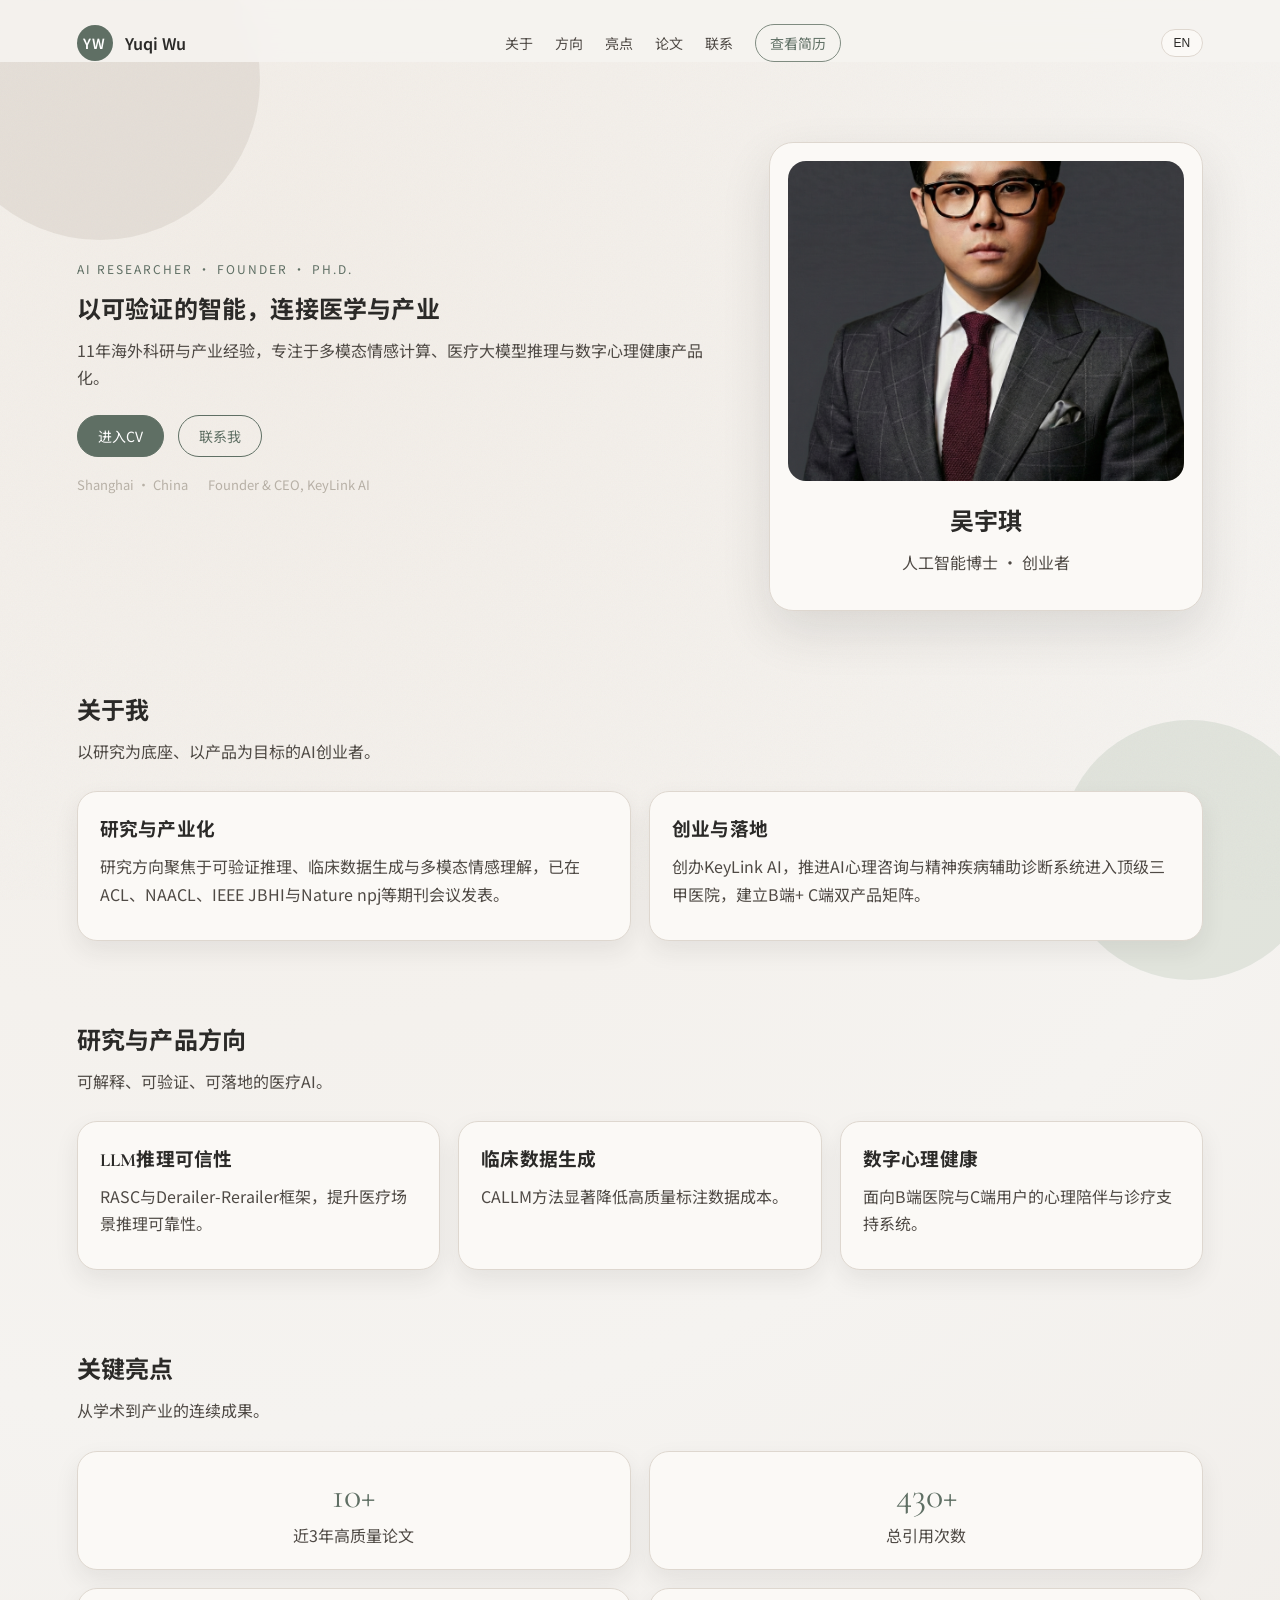
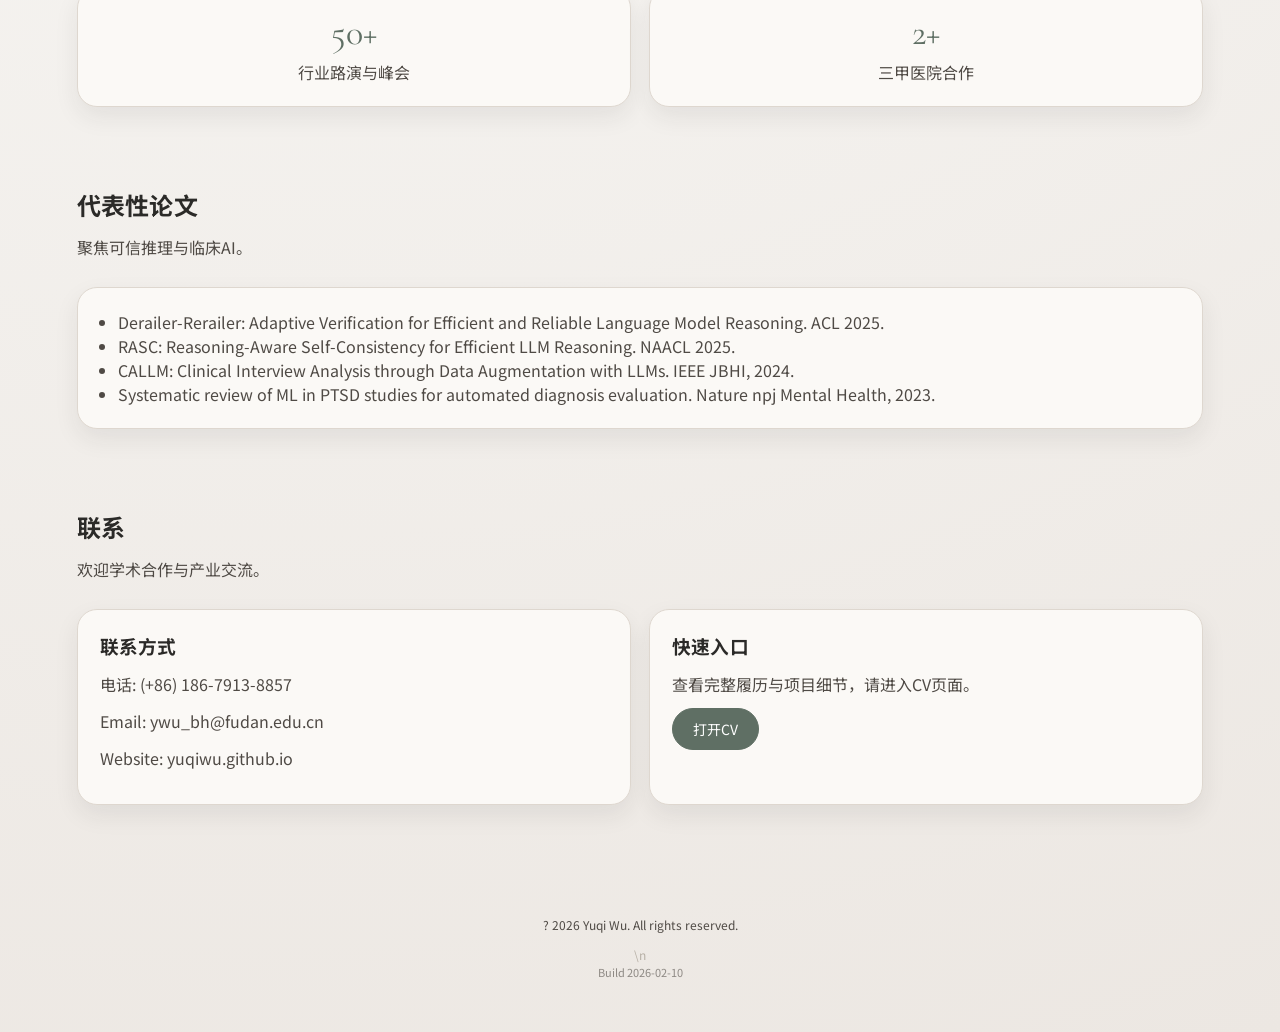
==== commit 8081795f: "Fix UTF-8 encoding" ====
--- a/index.html
+++ b/index.html
@@ -1,11 +1,11 @@
-<!DOCTYPE html>
+﻿<!DOCTYPE html>
 <html lang="zh-CN" data-lang="zh">
 <head>
   <meta charset="UTF-8" />
   <meta name="viewport" content="width=device-width, initial-scale=1.0" />
   <meta name="description" content="Yuqi Wu | Ph.D. | AI Researcher & Founder" />
   <title>Yuqi Wu | Personal Website</title>
-  <link rel="stylesheet" href="styles.css" />
+  <link rel="stylesheet" href="styles.css?v=20260210" />
   <link rel="preconnect" href="https://fonts.googleapis.com" />
   <link rel="preconnect" href="https://fonts.gstatic.com" crossorigin />
   <link href="https://fonts.googleapis.com/css2?family=Cormorant+Garamond:wght@400;500;600;700&family=Noto+Sans+SC:wght@300;400;500;600;700&display=swap" rel="stylesheet" />
@@ -21,12 +21,12 @@
       <span class="brand-name">Yuqi Wu</span>
     </div>
     <nav class="nav">
-      <a href="#about" data-i18n="nav_about">����</a>
-      <a href="#focus" data-i18n="nav_focus">����</a>
-      <a href="#highlights" data-i18n="nav_highlights">����</a>
-      <a href="#publications" data-i18n="nav_publications">����</a>
-      <a href="#contact" data-i18n="nav_contact">��ϵ</a>
-      <a class="cta" href="YWU_CV.html" target="_blank" rel="noopener" data-i18n="nav_cv">�鿴����</a>
+      <a href="#about" data-i18n="nav_about">关于</a>
+      <a href="#focus" data-i18n="nav_focus">方向</a>
+      <a href="#highlights" data-i18n="nav_highlights">亮点</a>
+      <a href="#publications" data-i18n="nav_publications">论文</a>
+      <a href="#contact" data-i18n="nav_contact">联系</a>
+      <a class="cta" href="YWU_CV.html" target="_blank" rel="noopener" data-i18n="nav_cv">查看简历</a>
     </nav>
     <button class="lang-toggle" id="langToggle" type="button" aria-label="Toggle language">EN</button>
   </header>
@@ -34,45 +34,45 @@
   <main>
     <section class="hero">
       <div class="hero-text">
-        <p class="eyebrow" data-i18n="hero_eyebrow">AI Researcher �� Founder �� Ph.D.</p>
-        <h1 data-i18n="hero_title">�Կ���֤�����ܣ�����ҽѧ���ҵ</h1>
+        <p class="eyebrow" data-i18n="hero_eyebrow">AI Researcher · Founder · Ph.D.</p>
+        <h1 data-i18n="hero_title">以可验证的智能，连接医学与产业</h1>
         <p class="hero-subtitle" data-i18n="hero_subtitle">
-          11�꺣��������ҵ���飬רע�ڶ�ģ̬��м��㡢ҽ�ƴ�ģ����������������������Ʒ����
+          11年海外科研与产业经验，专注于多模态情感计算、医疗大模型推理与数字心理健康产品化。
         </p>
         <div class="hero-actions">
-          <a class="primary" href="YWU_CV.html" target="_blank" rel="noopener" data-i18n="hero_cv">����CV</a>
-          <a class="ghost" href="#contact" data-i18n="hero_contact">��ϵ��</a>
+          <a class="primary" href="YWU_CV.html" target="_blank" rel="noopener" data-i18n="hero_cv">进入CV</a>
+          <a class="ghost" href="#contact" data-i18n="hero_contact">联系我</a>
         </div>
         <div class="hero-meta">
-          <span data-i18n="hero_location">Shanghai �� China</span>
+          <span data-i18n="hero_location">Shanghai · China</span>
           <span data-i18n="hero_role">Founder & CEO, KeyLink AI</span>
         </div>
       </div>
       <div class="hero-card">
         <img src="images/ywu.png" alt="Yuqi Wu" />
         <div class="hero-card-info">
-          <h2 data-i18n="card_name">������</h2>
-          <p data-i18n="card_title">�˹����ܲ�ʿ �� ��ҵ��</p>
+          <h2 data-i18n="card_name">吴宇琪</h2>
+          <p data-i18n="card_title">人工智能博士 · 创业者</p>
         </div>
       </div>
     </section>
 
     <section id="about" class="section">
       <div class="section-header">
-        <h2 data-i18n="about_title">������</h2>
-        <p data-i18n="about_desc">���о�Ϊ�������Բ�ƷΪĿ���AI��ҵ�ߡ�</p>
+        <h2 data-i18n="about_title">关于我</h2>
+        <p data-i18n="about_desc">以研究为底座、以产品为目标的AI创业者。</p>
       </div>
       <div class="grid two">
         <div class="panel">
-          <h3 data-i18n="about_block_1_title">�о����ҵ��</h3>
+          <h3 data-i18n="about_block_1_title">研究与产业化</h3>
           <p data-i18n="about_block_1_body">
-            �о�����۽��ڿ���֤�������ٴ������������ģ̬������⣬����ACL��NAACL��IEEE JBHI��Nature npj���ڿ����鷢����
+            研究方向聚焦于可验证推理、临床数据生成与多模态情感理解，已在ACL、NAACL、IEEE JBHI与Nature npj等期刊会议发表。
           </p>
         </div>
         <div class="panel">
-          <h3 data-i18n="about_block_2_title">��ҵ�����</h3>
+          <h3 data-i18n="about_block_2_title">创业与落地</h3>
           <p data-i18n="about_block_2_body">
-            ����KeyLink AI���ƽ�AI������ѯ�뾫�񼲲��������ϵͳ���붥������ҽԺ������B��+ C��˫��Ʒ����
+            创办KeyLink AI，推进AI心理咨询与精神疾病辅助诊断系统进入顶级三甲医院，建立B端+ C端双产品矩阵。
           </p>
         </div>
       </div>
@@ -80,54 +80,54 @@
 
     <section id="focus" class="section">
       <div class="section-header">
-        <h2 data-i18n="focus_title">�о����Ʒ����</h2>
-        <p data-i18n="focus_desc">�ɽ��͡�����֤������ص�ҽ��AI��</p>
+        <h2 data-i18n="focus_title">研究与产品方向</h2>
+        <p data-i18n="focus_desc">可解释、可验证、可落地的医疗AI。</p>
       </div>
       <div class="grid three">
         <div class="panel">
-          <h3 data-i18n="focus_1_title">LLM����������</h3>
-          <p data-i18n="focus_1_body">RASC��Derailer-Rerailer��ܣ�����ҽ�Ƴ��������ɿ��ԡ�</p>
+          <h3 data-i18n="focus_1_title">LLM推理可信性</h3>
+          <p data-i18n="focus_1_body">RASC与Derailer-Rerailer框架，提升医疗场景推理可靠性。</p>
         </div>
         <div class="panel">
-          <h3 data-i18n="focus_2_title">�ٴ���������</h3>
-          <p data-i18n="focus_2_body">CALLM�����������͸�������ע���ݳɱ���</p>
+          <h3 data-i18n="focus_2_title">临床数据生成</h3>
+          <p data-i18n="focus_2_body">CALLM方法显著降低高质量标注数据成本。</p>
         </div>
         <div class="panel">
-          <h3 data-i18n="focus_3_title">������������</h3>
-          <p data-i18n="focus_3_body">����B��ҽԺ��C���û����������������֧��ϵͳ��</p>
+          <h3 data-i18n="focus_3_title">数字心理健康</h3>
+          <p data-i18n="focus_3_body">面向B端医院与C端用户的心理陪伴与诊疗支持系统。</p>
         </div>
       </div>
     </section>
 
     <section id="highlights" class="section">
       <div class="section-header">
-        <h2 data-i18n="highlights_title">�ؼ�����</h2>
-        <p data-i18n="highlights_desc">��ѧ������ҵ�������ɹ���</p>
+        <h2 data-i18n="highlights_title">关键亮点</h2>
+        <p data-i18n="highlights_desc">从学术到产业的连续成果。</p>
       </div>
       <div class="grid two">
         <div class="panel stat">
           <div class="stat-number">10+</div>
-          <div class="stat-label" data-i18n="stat_1">��3�����������</div>
+          <div class="stat-label" data-i18n="stat_1">近3年高质量论文</div>
         </div>
         <div class="panel stat">
           <div class="stat-number">430+</div>
-          <div class="stat-label" data-i18n="stat_2">�����ô���</div>
+          <div class="stat-label" data-i18n="stat_2">总引用次数</div>
         </div>
         <div class="panel stat">
           <div class="stat-number">50+</div>
-          <div class="stat-label" data-i18n="stat_3">��ҵ·������</div>
+          <div class="stat-label" data-i18n="stat_3">行业路演与峰会</div>
         </div>
         <div class="panel stat">
           <div class="stat-number">2+</div>
-          <div class="stat-label" data-i18n="stat_4">����ҽԺ����</div>
+          <div class="stat-label" data-i18n="stat_4">三甲医院合作</div>
         </div>
       </div>
     </section>
 
     <section id="publications" class="section">
       <div class="section-header">
-        <h2 data-i18n="pub_title">����������</h2>
-        <p data-i18n="pub_desc">�۽������������ٴ�AI��</p>
+        <h2 data-i18n="pub_title">代表性论文</h2>
+        <p data-i18n="pub_desc">聚焦可信推理与临床AI。</p>
       </div>
       <div class="panel list">
         <ul>
@@ -141,29 +141,31 @@
 
     <section id="contact" class="section">
       <div class="section-header">
-        <h2 data-i18n="contact_title">��ϵ</h2>
-        <p data-i18n="contact_desc">��ӭѧ���������ҵ������</p>
+        <h2 data-i18n="contact_title">联系</h2>
+        <p data-i18n="contact_desc">欢迎学术合作与产业交流。</p>
       </div>
       <div class="grid two">
         <div class="panel">
-          <h3 data-i18n="contact_block_title">��ϵ��ʽ</h3>
-          <p><span data-i18n="contact_phone">�绰</span>: (+86) 186-7913-8857</p>
+          <h3 data-i18n="contact_block_title">联系方式</h3>
+          <p><span data-i18n="contact_phone">电话</span>: (+86) 186-7913-8857</p>
           <p>Email: ywu_bh@fudan.edu.cn</p>
           <p>Website: yuqiwu.github.io</p>
         </div>
         <div class="panel">
-          <h3 data-i18n="contact_block_2_title">�������</h3>
-          <p data-i18n="contact_cv">�鿴������������Ŀϸ�ڣ������CVҳ�档</p>
-          <a class="primary" href="YWU_CV.html" target="_blank" rel="noopener" data-i18n="contact_cv_btn">��CV</a>
+          <h3 data-i18n="contact_block_2_title">快速入口</h3>
+          <p data-i18n="contact_cv">查看完整履历与项目细节，请进入CV页面。</p>
+          <a class="primary" href="YWU_CV.html" target="_blank" rel="noopener" data-i18n="contact_cv_btn">打开CV</a>
         </div>
       </div>
     </section>
   </main>
 
   <footer class="site-footer">
-    <p>? 2026 Yuqi Wu. All rights reserved.</p>
+    <p>? 2026 Yuqi Wu. All rights reserved.</p>\n    <p style="opacity: 0.6; font-size: 11px;">Build 2026-02-10</p>
   </footer>
 
-  <script src="scripts.js"></script>
+  <script src="scripts.js?v=20260210"></script>
 </body>
 </html>
+
+
--- a/styles.css
+++ b/styles.css
@@ -1,4 +1,4 @@
-:root {
+﻿:root {
   --bg: #f5f3f0;
   --bg-2: #ece7e2;
   --ink: #2b2a28;
@@ -342,3 +342,4 @@
     gap: 6px;
   }
 }
+
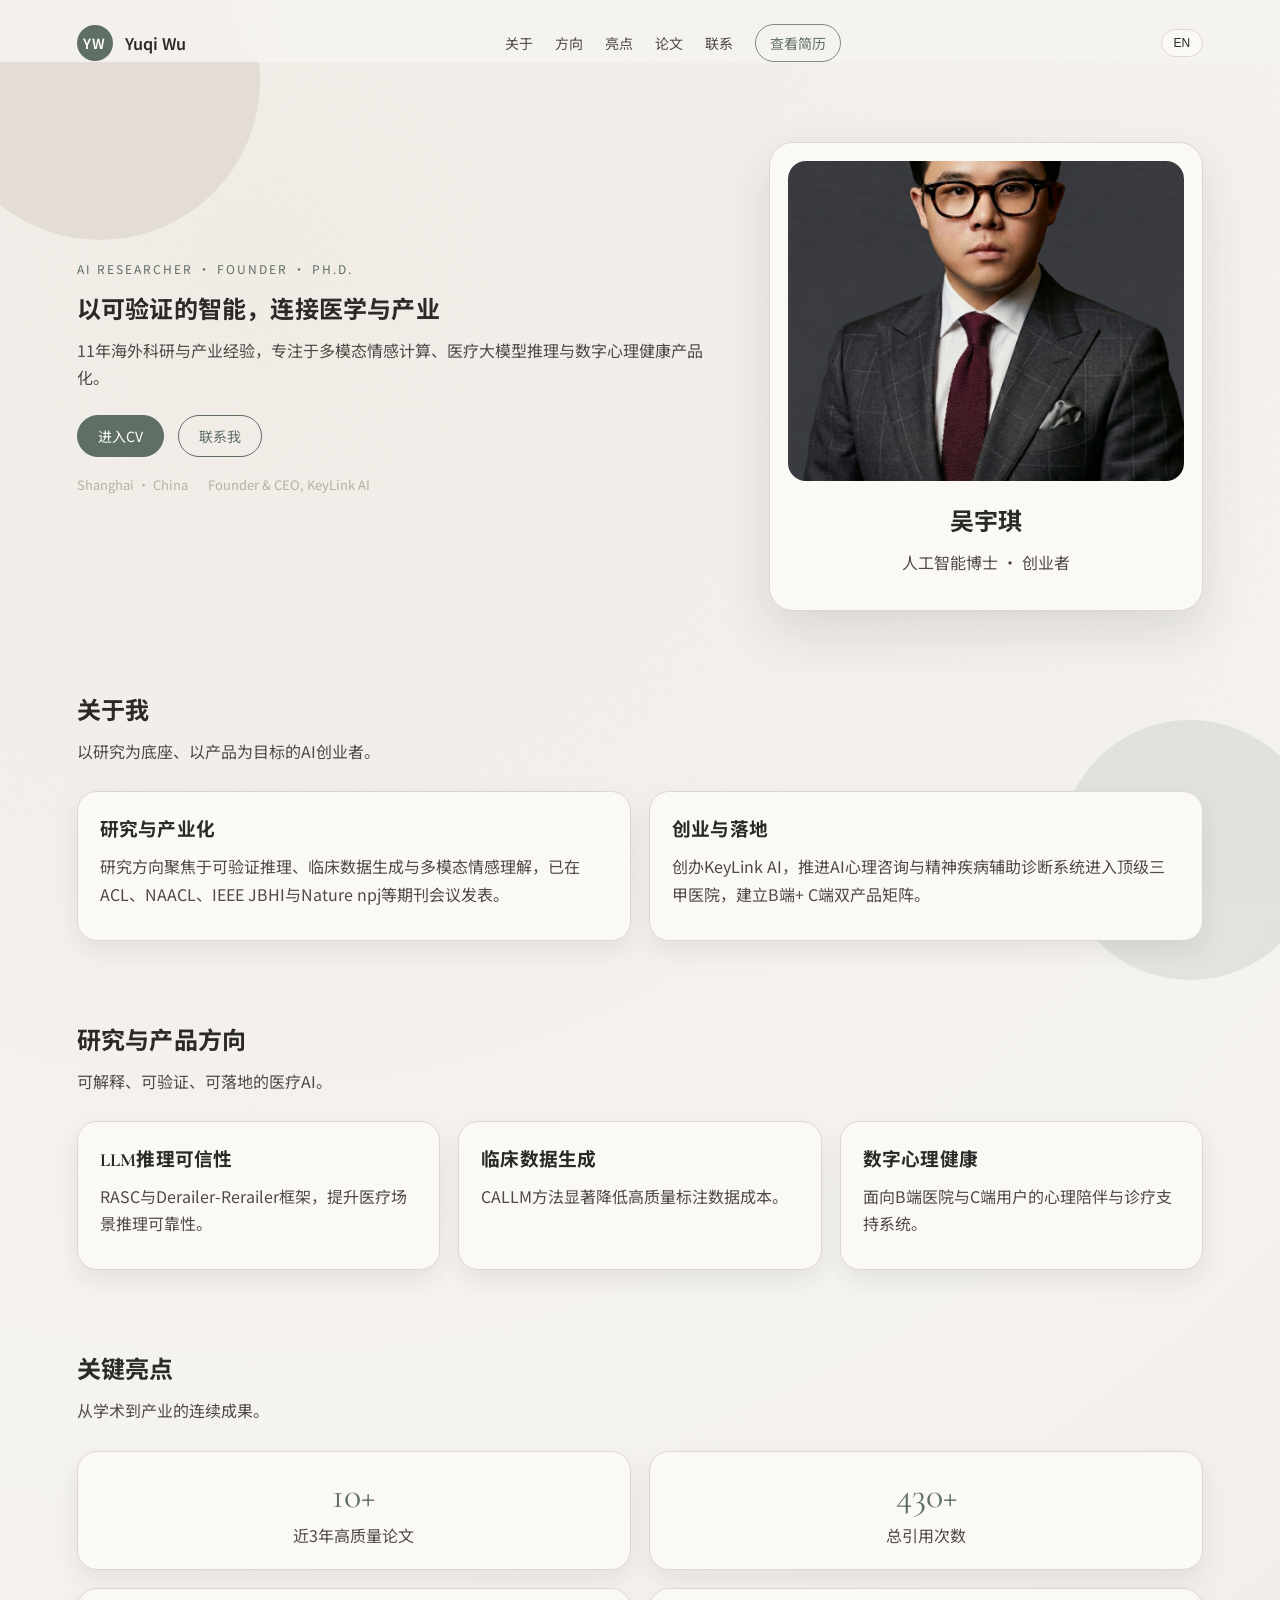
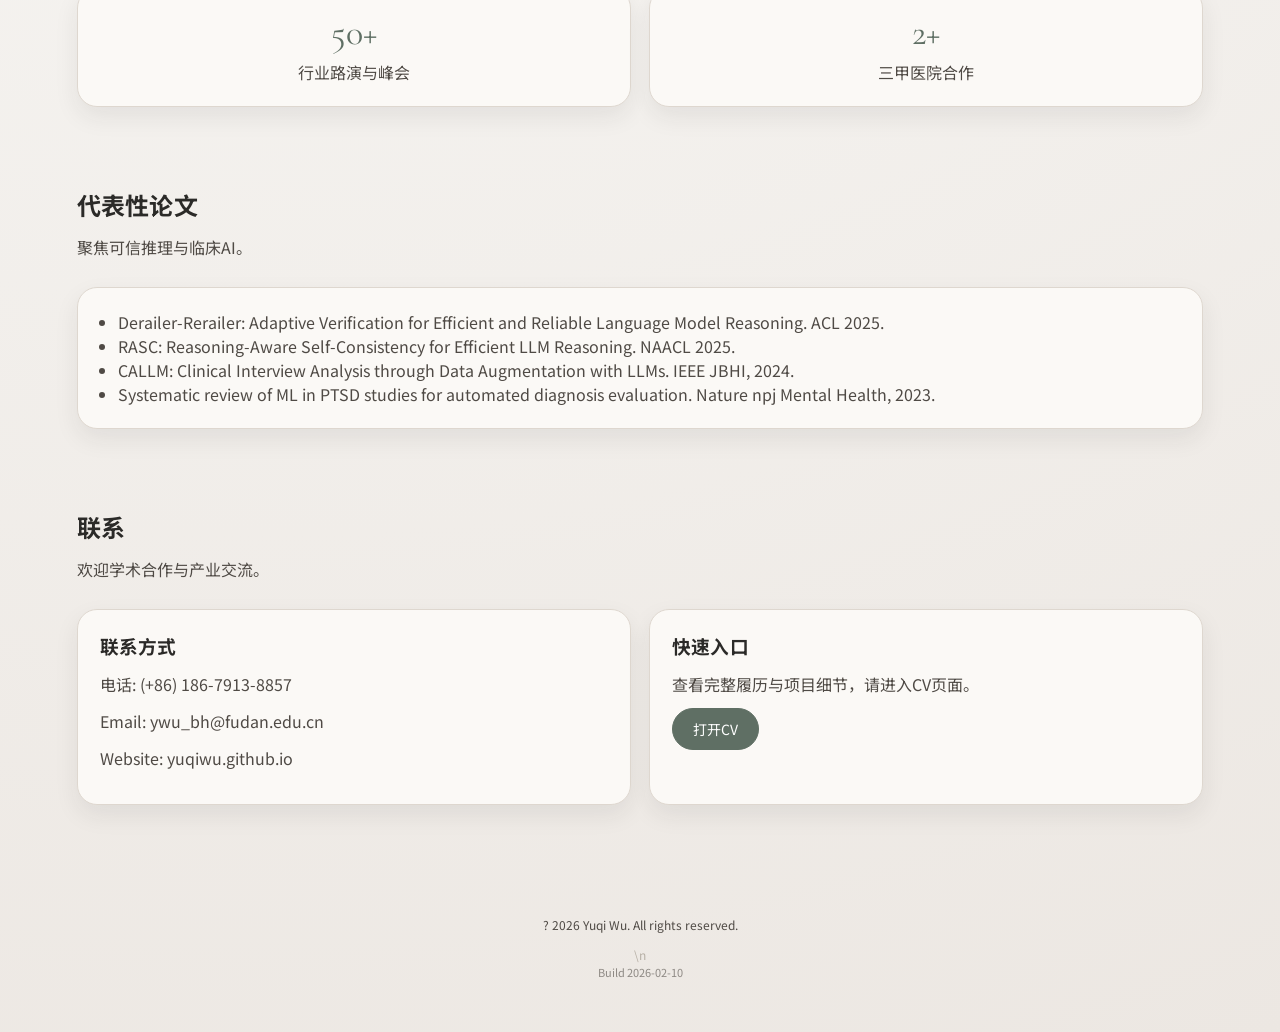
==== commit 3aafc5f9: "updates" ====
--- a/index.html
+++ b/index.html
@@ -51,7 +51,7 @@
       <div class="hero-card">
         <img src="images/ywu.png" alt="Yuqi Wu" />
         <div class="hero-card-info">
-          <h2 data-i18n="card_name">吴宇琪</h2>
+          <h2 data-i18n="card_name">邬宇奇</h2>
           <p data-i18n="card_title">人工智能博士 · 创业者</p>
         </div>
       </div>
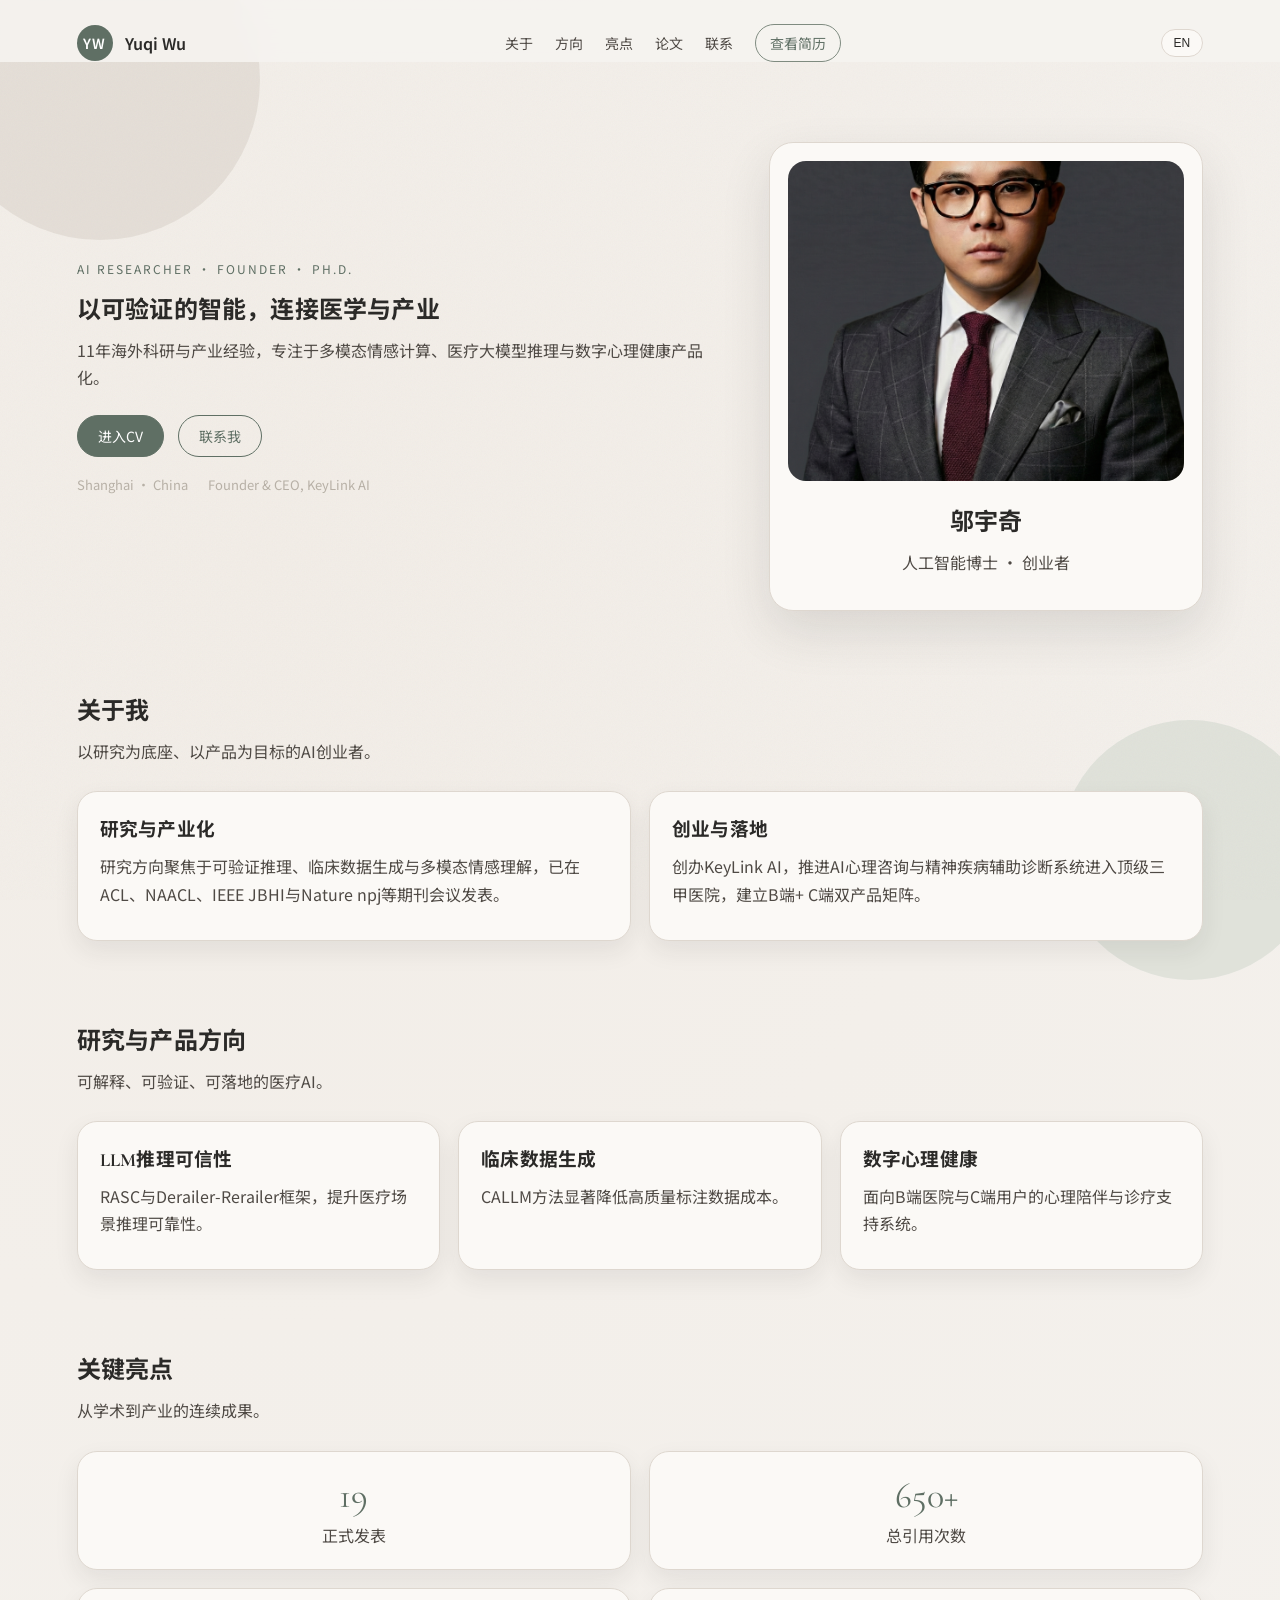
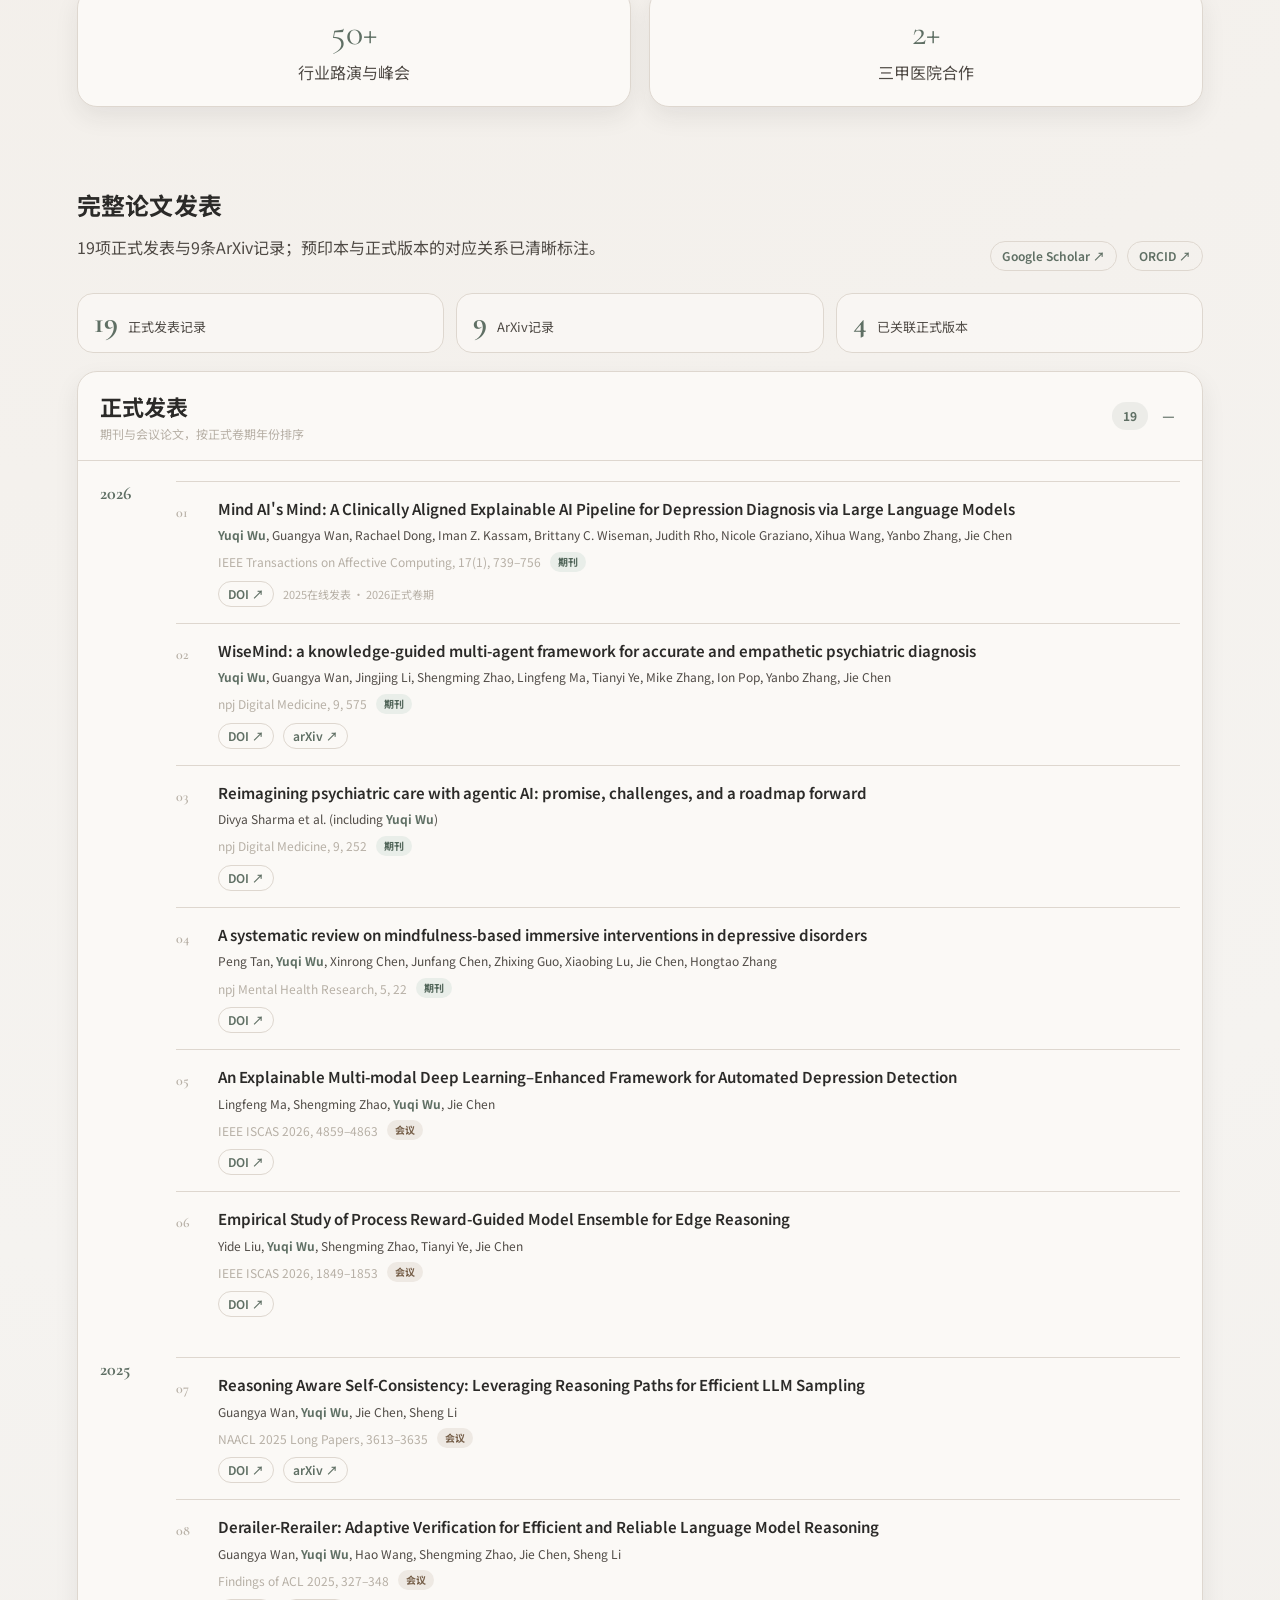
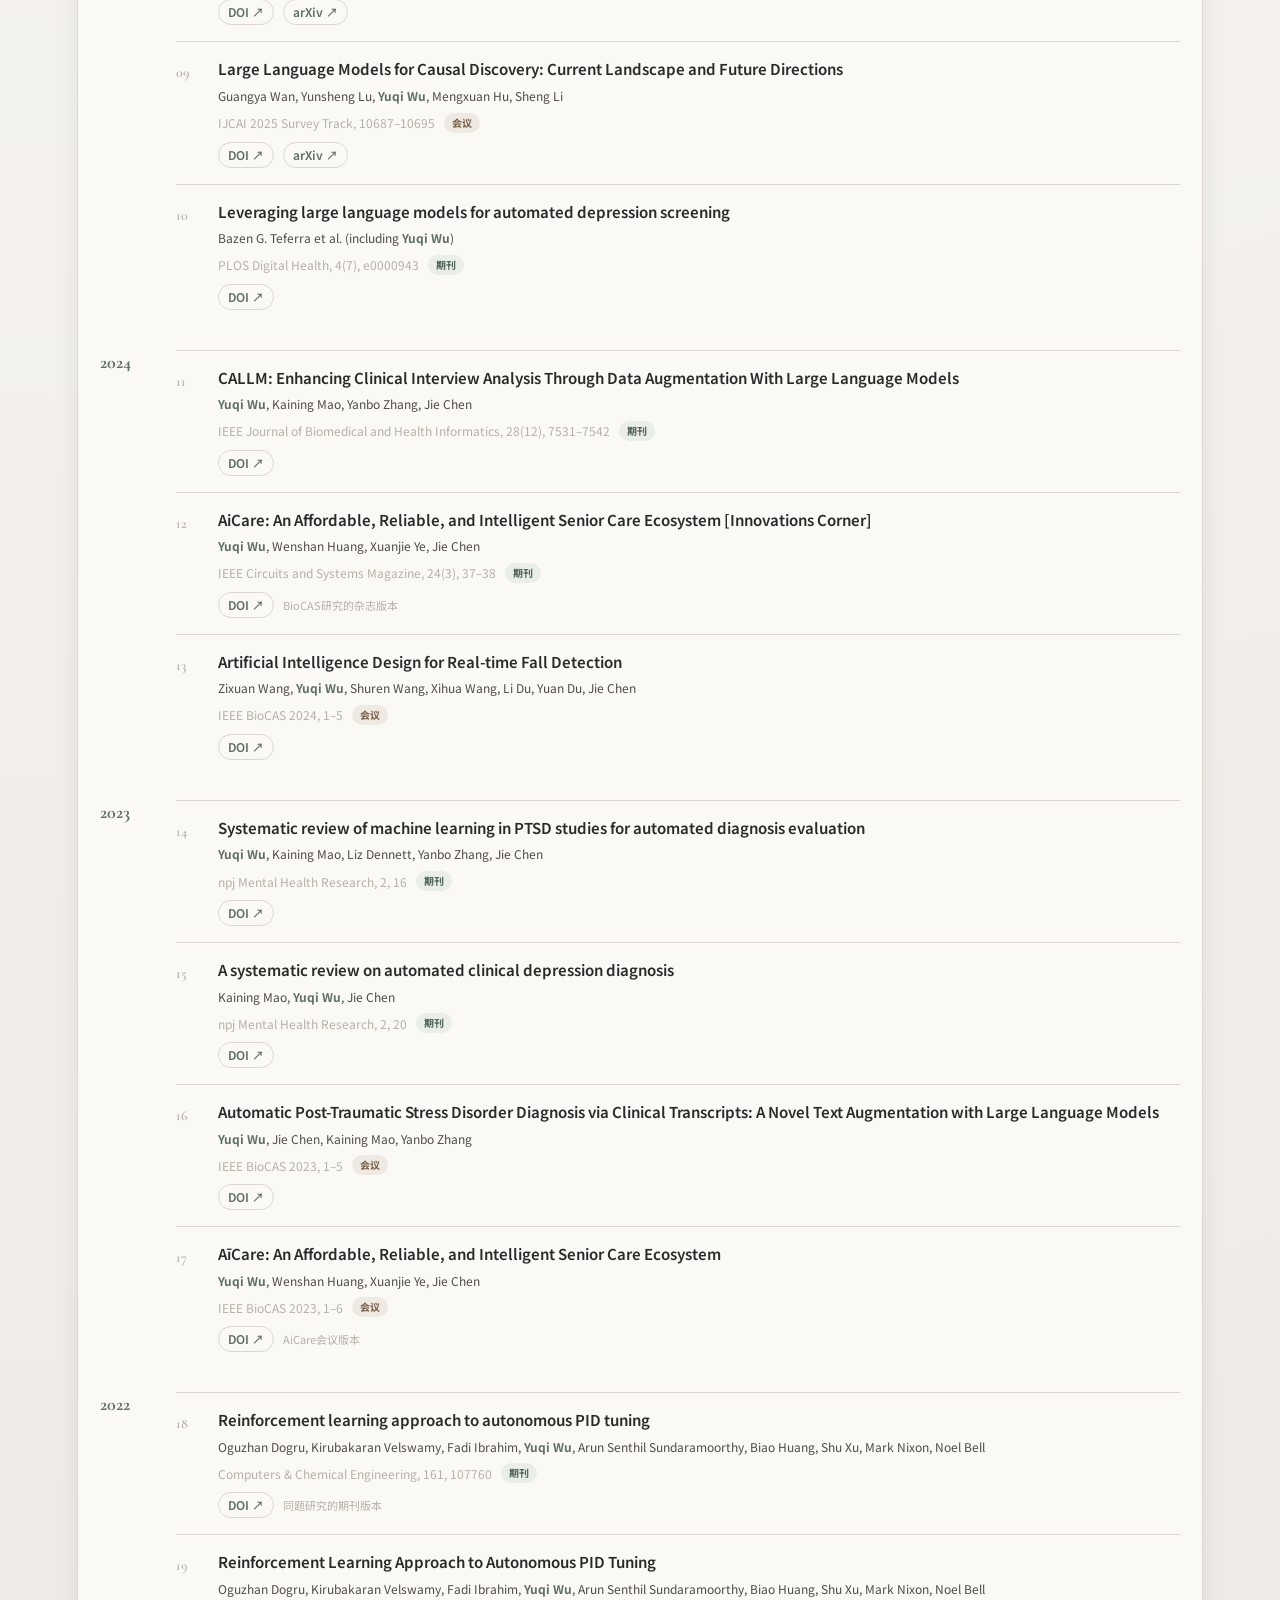
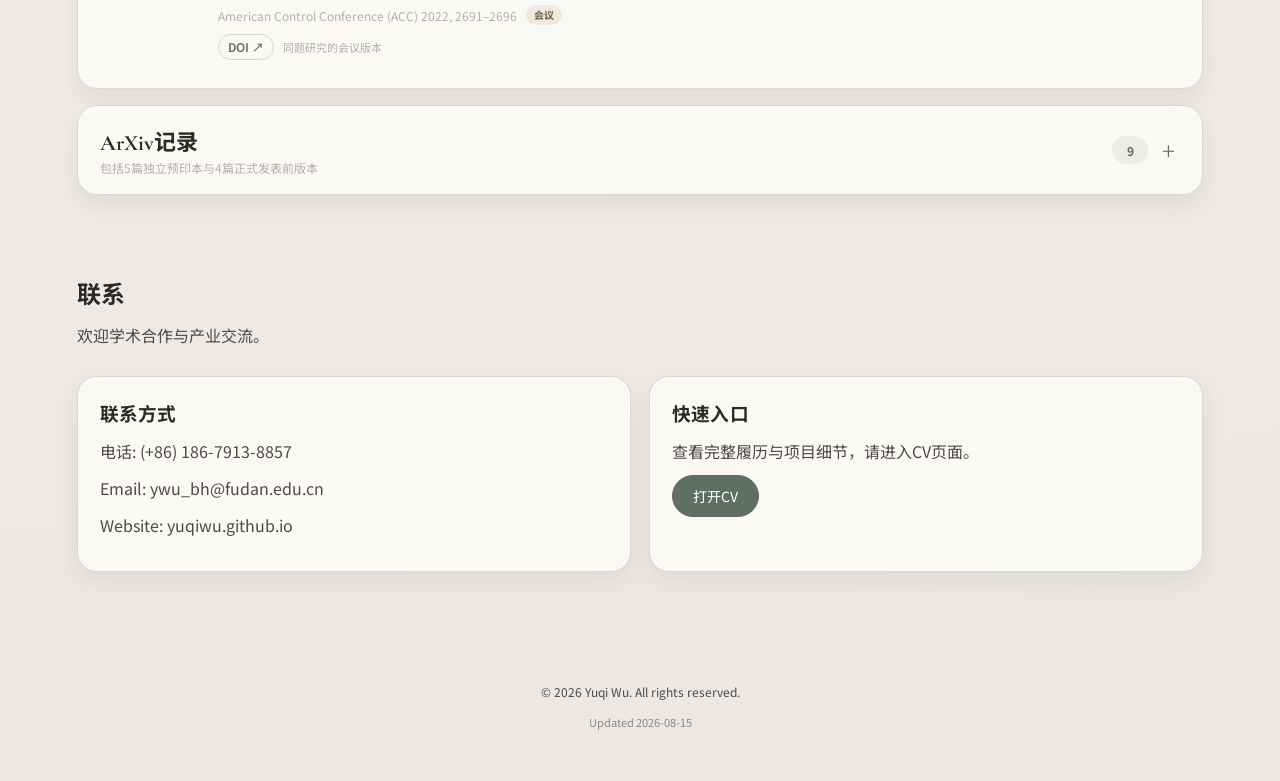
==== commit 623f39ab: "Add complete publication record and arXiv preprints" ====
--- a/index.html
+++ b/index.html
@@ -3,12 +3,12 @@
 <head>
   <meta charset="UTF-8" />
   <meta name="viewport" content="width=device-width, initial-scale=1.0" />
-  <meta name="description" content="Yuqi Wu | Ph.D. | AI Researcher & Founder" />
+  <meta name="description" content="Yuqi Wu | AI researcher, founder, and author working on trustworthy LLM reasoning and digital mental health." />
   <title>Yuqi Wu | Personal Website</title>
-  <link rel="stylesheet" href="styles.css?v=20260210" />
+  <link rel="stylesheet" href="styles.css?v=20260815" />
   <link rel="preconnect" href="https://fonts.googleapis.com" />
   <link rel="preconnect" href="https://fonts.gstatic.com" crossorigin />
-  <link href="https://fonts.googleapis.com/css2?family=Cormorant+Garamond:wght@400;500;600;700&family=Noto+Sans+SC:wght@300;400;500;600;700&display=swap" rel="stylesheet" />
+  <link href="https://fonts.googleapis.com/css2?family=Cormorant+Garamond:wght@400;500;600;700&amp;family=Noto+Sans+SC:wght@300;400;500;600;700&amp;display=swap" rel="stylesheet" />
 </head>
 <body>
   <div class="bg-orb orb-1" aria-hidden="true"></div>
@@ -45,7 +45,7 @@
         </div>
         <div class="hero-meta">
           <span data-i18n="hero_location">Shanghai · China</span>
-          <span data-i18n="hero_role">Founder & CEO, KeyLink AI</span>
+          <span data-i18n="hero_role">Founder &amp; CEO, KeyLink AI</span>
         </div>
       </div>
       <div class="hero-card">
@@ -106,11 +106,11 @@
       </div>
       <div class="grid two">
         <div class="panel stat">
-          <div class="stat-number">10+</div>
-          <div class="stat-label" data-i18n="stat_1">近3年高质量论文</div>
+          <div class="stat-number">19</div>
+          <div class="stat-label" data-i18n="stat_1">正式发表</div>
         </div>
         <div class="panel stat">
-          <div class="stat-number">430+</div>
+          <div class="stat-number">650+</div>
           <div class="stat-label" data-i18n="stat_2">总引用次数</div>
         </div>
         <div class="panel stat">
@@ -125,17 +125,376 @@
     </section>
 
     <section id="publications" class="section">
-      <div class="section-header">
-        <h2 data-i18n="pub_title">代表性论文</h2>
-        <p data-i18n="pub_desc">聚焦可信推理与临床AI。</p>
-      </div>
-      <div class="panel list">
-        <ul>
-          <li data-i18n="pub_1">Derailer-Rerailer: Adaptive Verification for Efficient and Reliable Language Model Reasoning. ACL 2025.</li>
-          <li data-i18n="pub_2">RASC: Reasoning-Aware Self-Consistency for Efficient LLM Reasoning. NAACL 2025.</li>
-          <li data-i18n="pub_3">CALLM: Clinical Interview Analysis through Data Augmentation with LLMs. IEEE JBHI, 2024.</li>
-          <li data-i18n="pub_4">Systematic review of ML in PTSD studies for automated diagnosis evaluation. Nature npj Mental Health, 2023.</li>
-        </ul>
+      <div class="publication-header">
+        <div class="section-header">
+          <h2 data-i18n="pub_title">完整论文发表</h2>
+          <p data-i18n="pub_desc">19项正式发表与9条ArXiv记录；预印本与正式版本的对应关系已清晰标注。</p>
+        </div>
+        <div class="publication-profiles" aria-label="Academic profiles">
+          <a href="https://scholar.google.com/citations?user=nJSu8HcAAAAJ" target="_blank" rel="noopener" data-i18n="pub_scholar">Google Scholar ↗</a>
+          <a href="https://orcid.org/0000-0002-6527-2221" target="_blank" rel="noopener">ORCID ↗</a>
+        </div>
+      </div>
+
+      <div class="publication-overview" aria-label="Publication summary">
+        <div class="publication-stat">
+          <strong>19</strong>
+          <span data-i18n="pub_stat_formal">正式发表记录</span>
+        </div>
+        <div class="publication-stat">
+          <strong>9</strong>
+          <span data-i18n="pub_stat_arxiv">ArXiv记录</span>
+        </div>
+        <div class="publication-stat">
+          <strong>4</strong>
+          <span data-i18n="pub_stat_linked">已关联正式版本</span>
+        </div>
+      </div>
+
+      <div class="publication-groups">
+        <details class="panel publication-group" open>
+          <summary>
+            <span class="publication-summary-copy">
+              <span class="publication-summary-title" data-i18n="pub_formal_title">正式发表</span>
+              <span class="publication-summary-desc" data-i18n="pub_formal_desc">期刊与会议论文，按正式卷期年份排序</span>
+            </span>
+            <span class="publication-count">19</span>
+          </summary>
+
+          <div class="publication-list publication-list-formal">
+            <section class="publication-year-group" aria-labelledby="formal-2026">
+              <h3 class="publication-year" id="formal-2026">2026</h3>
+              <div class="publication-items">
+                <article class="publication-entry">
+                  <span class="publication-index" aria-hidden="true"></span>
+                  <div class="publication-body">
+                    <h4><a href="https://doi.org/10.1109/TAFFC.2025.3634148" target="_blank" rel="noopener">Mind AI's Mind: A Clinically Aligned Explainable AI Pipeline for Depression Diagnosis via Large Language Models</a></h4>
+                    <p class="publication-authors"><strong class="self-author">Yuqi Wu</strong>, Guangya Wan, Rachael Dong, Iman Z. Kassam, Brittany C. Wiseman, Judith Rho, Nicole Graziano, Xihua Wang, Yanbo Zhang, Jie Chen</p>
+                    <div class="publication-meta"><span>IEEE Transactions on Affective Computing, 17(1), 739–756</span><span class="publication-badge journal" data-i18n="pub_badge_journal">期刊</span></div>
+                    <div class="publication-links"><a href="https://doi.org/10.1109/TAFFC.2025.3634148" target="_blank" rel="noopener">DOI ↗</a><span data-i18n="pub_note_online">2025在线发表 · 2026正式卷期</span></div>
+                  </div>
+                </article>
+
+                <article class="publication-entry">
+                  <span class="publication-index" aria-hidden="true"></span>
+                  <div class="publication-body">
+                    <h4><a href="https://doi.org/10.1038/s41746-026-02559-9" target="_blank" rel="noopener">WiseMind: a knowledge-guided multi-agent framework for accurate and empathetic psychiatric diagnosis</a></h4>
+                    <p class="publication-authors"><strong class="self-author">Yuqi Wu</strong>, Guangya Wan, Jingjing Li, Shengming Zhao, Lingfeng Ma, Tianyi Ye, Mike Zhang, Ion Pop, Yanbo Zhang, Jie Chen</p>
+                    <div class="publication-meta"><span>npj Digital Medicine, 9, 575</span><span class="publication-badge journal" data-i18n="pub_badge_journal">期刊</span></div>
+                    <div class="publication-links"><a href="https://doi.org/10.1038/s41746-026-02559-9" target="_blank" rel="noopener">DOI ↗</a><a href="https://arxiv.org/abs/2502.20689" target="_blank" rel="noopener">arXiv ↗</a></div>
+                  </div>
+                </article>
+
+                <article class="publication-entry">
+                  <span class="publication-index" aria-hidden="true"></span>
+                  <div class="publication-body">
+                    <h4><a href="https://doi.org/10.1038/s41746-026-02453-4" target="_blank" rel="noopener">Reimagining psychiatric care with agentic AI: promise, challenges, and a roadmap forward</a></h4>
+                    <p class="publication-authors">Divya Sharma et al. (including <strong class="self-author">Yuqi Wu</strong>)</p>
+                    <div class="publication-meta"><span>npj Digital Medicine, 9, 252</span><span class="publication-badge journal" data-i18n="pub_badge_journal">期刊</span></div>
+                    <div class="publication-links"><a href="https://doi.org/10.1038/s41746-026-02453-4" target="_blank" rel="noopener">DOI ↗</a></div>
+                  </div>
+                </article>
+
+                <article class="publication-entry">
+                  <span class="publication-index" aria-hidden="true"></span>
+                  <div class="publication-body">
+                    <h4><a href="https://doi.org/10.1038/s44184-026-00205-6" target="_blank" rel="noopener">A systematic review on mindfulness-based immersive interventions in depressive disorders</a></h4>
+                    <p class="publication-authors">Peng Tan, <strong class="self-author">Yuqi Wu</strong>, Xinrong Chen, Junfang Chen, Zhixing Guo, Xiaobing Lu, Jie Chen, Hongtao Zhang</p>
+                    <div class="publication-meta"><span>npj Mental Health Research, 5, 22</span><span class="publication-badge journal" data-i18n="pub_badge_journal">期刊</span></div>
+                    <div class="publication-links"><a href="https://doi.org/10.1038/s44184-026-00205-6" target="_blank" rel="noopener">DOI ↗</a></div>
+                  </div>
+                </article>
+
+                <article class="publication-entry">
+                  <span class="publication-index" aria-hidden="true"></span>
+                  <div class="publication-body">
+                    <h4><a href="https://doi.org/10.1109/ISCAS66217.2026.11562991" target="_blank" rel="noopener">An Explainable Multi-modal Deep Learning–Enhanced Framework for Automated Depression Detection</a></h4>
+                    <p class="publication-authors">Lingfeng Ma, Shengming Zhao, <strong class="self-author">Yuqi Wu</strong>, Jie Chen</p>
+                    <div class="publication-meta"><span>IEEE ISCAS 2026, 4859–4863</span><span class="publication-badge conference" data-i18n="pub_badge_conference">会议</span></div>
+                    <div class="publication-links"><a href="https://doi.org/10.1109/ISCAS66217.2026.11562991" target="_blank" rel="noopener">DOI ↗</a></div>
+                  </div>
+                </article>
+
+                <article class="publication-entry">
+                  <span class="publication-index" aria-hidden="true"></span>
+                  <div class="publication-body">
+                    <h4><a href="https://doi.org/10.1109/ISCAS66217.2026.11562617" target="_blank" rel="noopener">Empirical Study of Process Reward-Guided Model Ensemble for Edge Reasoning</a></h4>
+                    <p class="publication-authors">Yide Liu, <strong class="self-author">Yuqi Wu</strong>, Shengming Zhao, Tianyi Ye, Jie Chen</p>
+                    <div class="publication-meta"><span>IEEE ISCAS 2026, 1849–1853</span><span class="publication-badge conference" data-i18n="pub_badge_conference">会议</span></div>
+                    <div class="publication-links"><a href="https://doi.org/10.1109/ISCAS66217.2026.11562617" target="_blank" rel="noopener">DOI ↗</a></div>
+                  </div>
+                </article>
+              </div>
+            </section>
+
+            <section class="publication-year-group" aria-labelledby="formal-2025">
+              <h3 class="publication-year" id="formal-2025">2025</h3>
+              <div class="publication-items">
+                <article class="publication-entry">
+                  <span class="publication-index" aria-hidden="true"></span>
+                  <div class="publication-body">
+                    <h4><a href="https://doi.org/10.18653/v1/2025.naacl-long.184" target="_blank" rel="noopener">Reasoning Aware Self-Consistency: Leveraging Reasoning Paths for Efficient LLM Sampling</a></h4>
+                    <p class="publication-authors">Guangya Wan, <strong class="self-author">Yuqi Wu</strong>, Jie Chen, Sheng Li</p>
+                    <div class="publication-meta"><span>NAACL 2025 Long Papers, 3613–3635</span><span class="publication-badge conference" data-i18n="pub_badge_conference">会议</span></div>
+                    <div class="publication-links"><a href="https://doi.org/10.18653/v1/2025.naacl-long.184" target="_blank" rel="noopener">DOI ↗</a><a href="https://arxiv.org/abs/2408.17017" target="_blank" rel="noopener">arXiv ↗</a></div>
+                  </div>
+                </article>
+
+                <article class="publication-entry">
+                  <span class="publication-index" aria-hidden="true"></span>
+                  <div class="publication-body">
+                    <h4><a href="https://doi.org/10.18653/v1/2025.findings-acl.18" target="_blank" rel="noopener">Derailer-Rerailer: Adaptive Verification for Efficient and Reliable Language Model Reasoning</a></h4>
+                    <p class="publication-authors">Guangya Wan, <strong class="self-author">Yuqi Wu</strong>, Hao Wang, Shengming Zhao, Jie Chen, Sheng Li</p>
+                    <div class="publication-meta"><span>Findings of ACL 2025, 327–348</span><span class="publication-badge conference" data-i18n="pub_badge_conference">会议</span></div>
+                    <div class="publication-links"><a href="https://doi.org/10.18653/v1/2025.findings-acl.18" target="_blank" rel="noopener">DOI ↗</a><a href="https://arxiv.org/abs/2408.13940" target="_blank" rel="noopener">arXiv ↗</a></div>
+                  </div>
+                </article>
+
+                <article class="publication-entry">
+                  <span class="publication-index" aria-hidden="true"></span>
+                  <div class="publication-body">
+                    <h4><a href="https://doi.org/10.24963/ijcai.2025/1186" target="_blank" rel="noopener">Large Language Models for Causal Discovery: Current Landscape and Future Directions</a></h4>
+                    <p class="publication-authors">Guangya Wan, Yunsheng Lu, <strong class="self-author">Yuqi Wu</strong>, Mengxuan Hu, Sheng Li</p>
+                    <div class="publication-meta"><span>IJCAI 2025 Survey Track, 10687–10695</span><span class="publication-badge conference" data-i18n="pub_badge_conference">会议</span></div>
+                    <div class="publication-links"><a href="https://doi.org/10.24963/ijcai.2025/1186" target="_blank" rel="noopener">DOI ↗</a><a href="https://arxiv.org/abs/2402.11068" target="_blank" rel="noopener">arXiv ↗</a></div>
+                  </div>
+                </article>
+
+                <article class="publication-entry">
+                  <span class="publication-index" aria-hidden="true"></span>
+                  <div class="publication-body">
+                    <h4><a href="https://doi.org/10.1371/journal.pdig.0000943" target="_blank" rel="noopener">Leveraging large language models for automated depression screening</a></h4>
+                    <p class="publication-authors">Bazen G. Teferra et al. (including <strong class="self-author">Yuqi Wu</strong>)</p>
+                    <div class="publication-meta"><span>PLOS Digital Health, 4(7), e0000943</span><span class="publication-badge journal" data-i18n="pub_badge_journal">期刊</span></div>
+                    <div class="publication-links"><a href="https://doi.org/10.1371/journal.pdig.0000943" target="_blank" rel="noopener">DOI ↗</a></div>
+                  </div>
+                </article>
+              </div>
+            </section>
+
+            <section class="publication-year-group" aria-labelledby="formal-2024">
+              <h3 class="publication-year" id="formal-2024">2024</h3>
+              <div class="publication-items">
+                <article class="publication-entry">
+                  <span class="publication-index" aria-hidden="true"></span>
+                  <div class="publication-body">
+                    <h4><a href="https://doi.org/10.1109/JBHI.2024.3435085" target="_blank" rel="noopener">CALLM: Enhancing Clinical Interview Analysis Through Data Augmentation With Large Language Models</a></h4>
+                    <p class="publication-authors"><strong class="self-author">Yuqi Wu</strong>, Kaining Mao, Yanbo Zhang, Jie Chen</p>
+                    <div class="publication-meta"><span>IEEE Journal of Biomedical and Health Informatics, 28(12), 7531–7542</span><span class="publication-badge journal" data-i18n="pub_badge_journal">期刊</span></div>
+                    <div class="publication-links"><a href="https://doi.org/10.1109/JBHI.2024.3435085" target="_blank" rel="noopener">DOI ↗</a></div>
+                  </div>
+                </article>
+
+                <article class="publication-entry">
+                  <span class="publication-index" aria-hidden="true"></span>
+                  <div class="publication-body">
+                    <h4><a href="https://doi.org/10.1109/MCAS.2024.3358277" target="_blank" rel="noopener">AiCare: An Affordable, Reliable, and Intelligent Senior Care Ecosystem [Innovations Corner]</a></h4>
+                    <p class="publication-authors"><strong class="self-author">Yuqi Wu</strong>, Wenshan Huang, Xuanjie Ye, Jie Chen</p>
+                    <div class="publication-meta"><span>IEEE Circuits and Systems Magazine, 24(3), 37–38</span><span class="publication-badge journal" data-i18n="pub_badge_journal">期刊</span></div>
+                    <div class="publication-links"><a href="https://doi.org/10.1109/MCAS.2024.3358277" target="_blank" rel="noopener">DOI ↗</a><span data-i18n="pub_note_aicare">BioCAS研究的杂志版本</span></div>
+                  </div>
+                </article>
+
+                <article class="publication-entry">
+                  <span class="publication-index" aria-hidden="true"></span>
+                  <div class="publication-body">
+                    <h4><a href="https://doi.org/10.1109/BioCAS61083.2024.10798394" target="_blank" rel="noopener">Artificial Intelligence Design for Real-time Fall Detection</a></h4>
+                    <p class="publication-authors">Zixuan Wang, <strong class="self-author">Yuqi Wu</strong>, Shuren Wang, Xihua Wang, Li Du, Yuan Du, Jie Chen</p>
+                    <div class="publication-meta"><span>IEEE BioCAS 2024, 1–5</span><span class="publication-badge conference" data-i18n="pub_badge_conference">会议</span></div>
+                    <div class="publication-links"><a href="https://doi.org/10.1109/BioCAS61083.2024.10798394" target="_blank" rel="noopener">DOI ↗</a></div>
+                  </div>
+                </article>
+              </div>
+            </section>
+
+            <section class="publication-year-group" aria-labelledby="formal-2023">
+              <h3 class="publication-year" id="formal-2023">2023</h3>
+              <div class="publication-items">
+                <article class="publication-entry">
+                  <span class="publication-index" aria-hidden="true"></span>
+                  <div class="publication-body">
+                    <h4><a href="https://doi.org/10.1038/s44184-023-00035-w" target="_blank" rel="noopener">Systematic review of machine learning in PTSD studies for automated diagnosis evaluation</a></h4>
+                    <p class="publication-authors"><strong class="self-author">Yuqi Wu</strong>, Kaining Mao, Liz Dennett, Yanbo Zhang, Jie Chen</p>
+                    <div class="publication-meta"><span>npj Mental Health Research, 2, 16</span><span class="publication-badge journal" data-i18n="pub_badge_journal">期刊</span></div>
+                    <div class="publication-links"><a href="https://doi.org/10.1038/s44184-023-00035-w" target="_blank" rel="noopener">DOI ↗</a></div>
+                  </div>
+                </article>
+
+                <article class="publication-entry">
+                  <span class="publication-index" aria-hidden="true"></span>
+                  <div class="publication-body">
+                    <h4><a href="https://doi.org/10.1038/s44184-023-00040-z" target="_blank" rel="noopener">A systematic review on automated clinical depression diagnosis</a></h4>
+                    <p class="publication-authors">Kaining Mao, <strong class="self-author">Yuqi Wu</strong>, Jie Chen</p>
+                    <div class="publication-meta"><span>npj Mental Health Research, 2, 20</span><span class="publication-badge journal" data-i18n="pub_badge_journal">期刊</span></div>
+                    <div class="publication-links"><a href="https://doi.org/10.1038/s44184-023-00040-z" target="_blank" rel="noopener">DOI ↗</a></div>
+                  </div>
+                </article>
+
+                <article class="publication-entry">
+                  <span class="publication-index" aria-hidden="true"></span>
+                  <div class="publication-body">
+                    <h4><a href="https://doi.org/10.1109/BioCAS58349.2023.10388714" target="_blank" rel="noopener">Automatic Post-Traumatic Stress Disorder Diagnosis via Clinical Transcripts: A Novel Text Augmentation with Large Language Models</a></h4>
+                    <p class="publication-authors"><strong class="self-author">Yuqi Wu</strong>, Jie Chen, Kaining Mao, Yanbo Zhang</p>
+                    <div class="publication-meta"><span>IEEE BioCAS 2023, 1–5</span><span class="publication-badge conference" data-i18n="pub_badge_conference">会议</span></div>
+                    <div class="publication-links"><a href="https://doi.org/10.1109/BioCAS58349.2023.10388714" target="_blank" rel="noopener">DOI ↗</a></div>
+                  </div>
+                </article>
+
+                <article class="publication-entry">
+                  <span class="publication-index" aria-hidden="true"></span>
+                  <div class="publication-body">
+                    <h4><a href="https://doi.org/10.1109/BioCAS58349.2023.10388962" target="_blank" rel="noopener">AīCare: An Affordable, Reliable, and Intelligent Senior Care Ecosystem</a></h4>
+                    <p class="publication-authors"><strong class="self-author">Yuqi Wu</strong>, Wenshan Huang, Xuanjie Ye, Jie Chen</p>
+                    <div class="publication-meta"><span>IEEE BioCAS 2023, 1–6</span><span class="publication-badge conference" data-i18n="pub_badge_conference">会议</span></div>
+                    <div class="publication-links"><a href="https://doi.org/10.1109/BioCAS58349.2023.10388962" target="_blank" rel="noopener">DOI ↗</a><span data-i18n="pub_note_aicare_conference">AiCare会议版本</span></div>
+                  </div>
+                </article>
+              </div>
+            </section>
+
+            <section class="publication-year-group" aria-labelledby="formal-2022">
+              <h3 class="publication-year" id="formal-2022">2022</h3>
+              <div class="publication-items">
+                <article class="publication-entry">
+                  <span class="publication-index" aria-hidden="true"></span>
+                  <div class="publication-body">
+                    <h4><a href="https://doi.org/10.1016/j.compchemeng.2022.107760" target="_blank" rel="noopener">Reinforcement learning approach to autonomous PID tuning</a></h4>
+                    <p class="publication-authors">Oguzhan Dogru, Kirubakaran Velswamy, Fadi Ibrahim, <strong class="self-author">Yuqi Wu</strong>, Arun Senthil Sundaramoorthy, Biao Huang, Shu Xu, Mark Nixon, Noel Bell</p>
+                    <div class="publication-meta"><span>Computers &amp; Chemical Engineering, 161, 107760</span><span class="publication-badge journal" data-i18n="pub_badge_journal">期刊</span></div>
+                    <div class="publication-links"><a href="https://doi.org/10.1016/j.compchemeng.2022.107760" target="_blank" rel="noopener">DOI ↗</a><span data-i18n="pub_note_pid_journal">同题研究的期刊版本</span></div>
+                  </div>
+                </article>
+
+                <article class="publication-entry">
+                  <span class="publication-index" aria-hidden="true"></span>
+                  <div class="publication-body">
+                    <h4><a href="https://doi.org/10.23919/ACC53348.2022.9867687" target="_blank" rel="noopener">Reinforcement Learning Approach to Autonomous PID Tuning</a></h4>
+                    <p class="publication-authors">Oguzhan Dogru, Kirubakaran Velswamy, Fadi Ibrahim, <strong class="self-author">Yuqi Wu</strong>, Arun Senthil Sundaramoorthy, Biao Huang, Shu Xu, Mark Nixon, Noel Bell</p>
+                    <div class="publication-meta"><span>American Control Conference (ACC) 2022, 2691–2696</span><span class="publication-badge conference" data-i18n="pub_badge_conference">会议</span></div>
+                    <div class="publication-links"><a href="https://doi.org/10.23919/ACC53348.2022.9867687" target="_blank" rel="noopener">DOI ↗</a><span data-i18n="pub_note_pid_conference">同题研究的会议版本</span></div>
+                  </div>
+                </article>
+              </div>
+            </section>
+          </div>
+        </details>
+
+        <details class="panel publication-group">
+          <summary>
+            <span class="publication-summary-copy">
+              <span class="publication-summary-title" data-i18n="pub_arxiv_title">ArXiv记录</span>
+              <span class="publication-summary-desc" data-i18n="pub_arxiv_desc">包括5篇独立预印本与4篇正式发表前版本</span>
+            </span>
+            <span class="publication-count">9</span>
+          </summary>
+
+          <div class="publication-list publication-list-arxiv">
+            <section class="publication-year-group" aria-labelledby="arxiv-2026">
+              <h3 class="publication-year" id="arxiv-2026">2026</h3>
+              <div class="publication-items">
+                <article class="publication-entry">
+                  <span class="publication-index" aria-hidden="true"></span>
+                  <div class="publication-body">
+                    <h4><a href="https://arxiv.org/abs/2608.08159" target="_blank" rel="noopener">When Is a Steerable Concept Representation Real? Measurement Confounds in a Cross-Family Audit of Neuroscience Parallels in LLMs</a></h4>
+                    <p class="publication-authors"><strong class="self-author">Yuqi Wu</strong>, Shengming Zhao, Jie Chen</p>
+                    <div class="publication-meta"><span>arXiv:2608.08159, v1</span><span class="publication-badge arxiv">arXiv</span></div>
+                    <div class="publication-links"><a href="https://arxiv.org/abs/2608.08159" target="_blank" rel="noopener">arXiv ↗</a><span data-i18n="pub_note_preprint">独立预印本</span></div>
+                  </div>
+                </article>
+
+                <article class="publication-entry">
+                  <span class="publication-index" aria-hidden="true"></span>
+                  <div class="publication-body">
+                    <h4><a href="https://arxiv.org/abs/2608.08139" target="_blank" rel="noopener">TokenPrint: A Calibrated Token-Space Fingerprint for Language-Model Provenance</a></h4>
+                    <p class="publication-authors"><strong class="self-author">Yuqi Wu</strong>, Shengming Zhao, Jie Chen</p>
+                    <div class="publication-meta"><span>arXiv:2608.08139, v1</span><span class="publication-badge arxiv">arXiv</span></div>
+                    <div class="publication-links"><a href="https://arxiv.org/abs/2608.08139" target="_blank" rel="noopener">arXiv ↗</a><span data-i18n="pub_note_preprint">独立预印本</span></div>
+                  </div>
+                </article>
+              </div>
+            </section>
+
+            <section class="publication-year-group" aria-labelledby="arxiv-2025">
+              <h3 class="publication-year" id="arxiv-2025">2025</h3>
+              <div class="publication-items">
+                <article class="publication-entry">
+                  <span class="publication-index" aria-hidden="true"></span>
+                  <div class="publication-body">
+                    <h4><a href="https://arxiv.org/abs/2507.08002" target="_blank" rel="noopener">Human vs. LLM-Based Thematic Analysis for Digital Mental Health Research: Proof-of-Concept Comparative Study</a></h4>
+                    <p class="publication-authors">Karisa Parkington et al. (including <strong class="self-author">Yuqi Wu</strong>)</p>
+                    <div class="publication-meta"><span>arXiv:2507.08002, v1</span><span class="publication-badge arxiv">arXiv</span></div>
+                    <div class="publication-links"><a href="https://arxiv.org/abs/2507.08002" target="_blank" rel="noopener">arXiv ↗</a><span data-i18n="pub_note_preprint">独立预印本</span></div>
+                  </div>
+                </article>
+
+                <article class="publication-entry">
+                  <span class="publication-index" aria-hidden="true"></span>
+                  <div class="publication-body">
+                    <h4><a href="https://arxiv.org/abs/2505.06151" target="_blank" rel="noopener">Estimating Quality in Therapeutic Conversations: A Multi-Dimensional Natural Language Processing Framework</a></h4>
+                    <p class="publication-authors">Alice Rueda et al. (including <strong class="self-author">Yuqi Wu</strong>)</p>
+                    <div class="publication-meta"><span>arXiv:2505.06151, v1</span><span class="publication-badge arxiv">arXiv</span></div>
+                    <div class="publication-links"><a href="https://arxiv.org/abs/2505.06151" target="_blank" rel="noopener">arXiv ↗</a><span data-i18n="pub_note_preprint">独立预印本</span></div>
+                  </div>
+                </article>
+
+                <article class="publication-entry">
+                  <span class="publication-index" aria-hidden="true"></span>
+                  <div class="publication-body">
+                    <h4><a href="https://arxiv.org/abs/2505.01482" target="_blank" rel="noopener">Understanding LLM Scientific Reasoning through Promptings and Model's Explanation on the Answers</a></h4>
+                    <p class="publication-authors">Alice Rueda et al. (including <strong class="self-author">Yuqi Wu</strong>)</p>
+                    <div class="publication-meta"><span>arXiv:2505.01482, v2</span><span class="publication-badge arxiv">arXiv</span></div>
+                    <div class="publication-links"><a href="https://arxiv.org/abs/2505.01482" target="_blank" rel="noopener">arXiv ↗</a><span data-i18n="pub_note_preprint">独立预印本</span></div>
+                  </div>
+                </article>
+
+                <article class="publication-entry">
+                  <span class="publication-index" aria-hidden="true"></span>
+                  <div class="publication-body">
+                    <h4><a href="https://arxiv.org/abs/2502.20689" target="_blank" rel="noopener">WiseMind: a knowledge-guided multi-agent framework for accurate and empathetic psychiatric diagnosis</a></h4>
+                    <p class="publication-authors"><strong class="self-author">Yuqi Wu</strong>, Guangya Wan, Jingjing Li, Shengming Zhao, Lingfeng Ma, Tianyi Ye, Ion Pop, Yanbo Zhang, Jie Chen</p>
+                    <div class="publication-meta"><span>arXiv:2502.20689, v4</span><span class="publication-badge linked" data-i18n="pub_badge_linked">已有正式版</span></div>
+                    <div class="publication-links"><a href="https://arxiv.org/abs/2502.20689" target="_blank" rel="noopener">arXiv ↗</a><a href="https://doi.org/10.1038/s41746-026-02559-9" target="_blank" rel="noopener" data-i18n="pub_formal_link">正式版 ↗</a><span data-i18n="pub_note_wisemind_version">早期题名为ProAI</span></div>
+                  </div>
+                </article>
+              </div>
+            </section>
+
+            <section class="publication-year-group" aria-labelledby="arxiv-2024">
+              <h3 class="publication-year" id="arxiv-2024">2024</h3>
+              <div class="publication-items">
+                <article class="publication-entry">
+                  <span class="publication-index" aria-hidden="true"></span>
+                  <div class="publication-body">
+                    <h4><a href="https://arxiv.org/abs/2408.17017" target="_blank" rel="noopener">Reasoning Aware Self-Consistency: Leveraging Reasoning Paths for Efficient LLM Sampling</a></h4>
+                    <p class="publication-authors">Guangya Wan, <strong class="self-author">Yuqi Wu</strong>, Jie Chen, Sheng Li</p>
+                    <div class="publication-meta"><span>arXiv:2408.17017, v3</span><span class="publication-badge linked" data-i18n="pub_badge_linked">已有正式版</span></div>
+                    <div class="publication-links"><a href="https://arxiv.org/abs/2408.17017" target="_blank" rel="noopener">arXiv ↗</a><a href="https://doi.org/10.18653/v1/2025.naacl-long.184" target="_blank" rel="noopener" data-i18n="pub_formal_link">正式版 ↗</a><span data-i18n="pub_note_rasc_version">早期题名为Dynamic Self-Consistency</span></div>
+                  </div>
+                </article>
+
+                <article class="publication-entry">
+                  <span class="publication-index" aria-hidden="true"></span>
+                  <div class="publication-body">
+                    <h4><a href="https://arxiv.org/abs/2408.13940" target="_blank" rel="noopener">Derailer-Rerailer: Adaptive Verification for Efficient and Reliable Language Model Reasoning</a></h4>
+                    <p class="publication-authors">Guangya Wan, <strong class="self-author">Yuqi Wu</strong>, Hao Wang, Shengming Zhao, Jie Chen, Sheng Li</p>
+                    <div class="publication-meta"><span>arXiv:2408.13940, v4</span><span class="publication-badge linked" data-i18n="pub_badge_linked">已有正式版</span></div>
+                    <div class="publication-links"><a href="https://arxiv.org/abs/2408.13940" target="_blank" rel="noopener">arXiv ↗</a><a href="https://doi.org/10.18653/v1/2025.findings-acl.18" target="_blank" rel="noopener" data-i18n="pub_formal_link">正式版 ↗</a><span data-i18n="pub_note_derailer_version">早期题名为CoT Rerailer</span></div>
+                  </div>
+                </article>
+
+                <article class="publication-entry">
+                  <span class="publication-index" aria-hidden="true"></span>
+                  <div class="publication-body">
+                    <h4><a href="https://arxiv.org/abs/2402.11068" target="_blank" rel="noopener">Large Language Models for Causal Discovery: Current Landscape and Future Directions</a></h4>
+                    <p class="publication-authors">Guangya Wan, Yunsheng Lu, <strong class="self-author">Yuqi Wu</strong>, Mengxuan Hu, Sheng Li</p>
+                    <div class="publication-meta"><span>arXiv:2402.11068, v2</span><span class="publication-badge linked" data-i18n="pub_badge_linked">已有正式版</span></div>
+                    <div class="publication-links"><a href="https://arxiv.org/abs/2402.11068" target="_blank" rel="noopener">arXiv ↗</a><a href="https://doi.org/10.24963/ijcai.2025/1186" target="_blank" rel="noopener" data-i18n="pub_formal_link">正式版 ↗</a><span data-i18n="pub_note_causal_version">早期题名为Bridging Causal Discovery and Large Language Models</span></div>
+                  </div>
+                </article>
+              </div>
+            </section>
+          </div>
+        </details>
       </div>
     </section>
 
@@ -161,11 +520,10 @@
   </main>
 
   <footer class="site-footer">
-    <p>? 2026 Yuqi Wu. All rights reserved.</p>\n    <p style="opacity: 0.6; font-size: 11px;">Build 2026-02-10</p>
+    <p>© 2026 Yuqi Wu. All rights reserved.</p>
+    <p style="opacity: 0.6; font-size: 11px;">Updated 2026-08-15</p>
   </footer>
 
-  <script src="scripts.js?v=20260210"></script>
+  <script src="scripts.js?v=20260815"></script>
 </body>
 </html>
-
-
--- a/styles.css
+++ b/styles.css
@@ -244,6 +244,7 @@
 
 .section {
   margin-top: 80px;
+  scroll-margin-top: 100px;
 }
 
 .section-header {
@@ -297,6 +298,287 @@
   color: var(--ink-soft);
 }
 
+.publication-header {
+  display: flex;
+  align-items: flex-end;
+  justify-content: space-between;
+  gap: 24px;
+  margin-bottom: 22px;
+}
+
+.publication-header .section-header {
+  margin-bottom: 0;
+}
+
+.publication-profiles {
+  display: flex;
+  flex-wrap: wrap;
+  justify-content: flex-end;
+  gap: 10px;
+}
+
+.publication-profiles a,
+.publication-links a {
+  border: 1px solid var(--line);
+  border-radius: 999px;
+  color: var(--accent-dark);
+  font-size: 12px;
+  font-weight: 600;
+  line-height: 1;
+  padding: 8px 11px;
+  transition: background 0.2s ease, border-color 0.2s ease, color 0.2s ease;
+}
+
+.publication-profiles a:hover,
+.publication-links a:hover {
+  background: var(--accent-dark);
+  border-color: var(--accent-dark);
+  color: white;
+}
+
+.publication-overview {
+  display: grid;
+  grid-template-columns: repeat(3, minmax(0, 1fr));
+  gap: 12px;
+  margin-bottom: 18px;
+}
+
+.publication-stat {
+  align-items: baseline;
+  background: rgba(251, 249, 246, 0.72);
+  border: 1px solid var(--line);
+  border-radius: 16px;
+  display: flex;
+  gap: 10px;
+  padding: 14px 16px;
+}
+
+.publication-stat strong {
+  color: var(--accent-dark);
+  font-family: "Cormorant Garamond", serif;
+  font-size: 30px;
+  line-height: 1;
+}
+
+.publication-stat span {
+  color: var(--ink-soft);
+  font-size: 13px;
+}
+
+.publication-groups {
+  display: grid;
+  gap: 16px;
+}
+
+.panel.publication-group {
+  overflow: hidden;
+  padding: 0;
+}
+
+.publication-group summary {
+  align-items: center;
+  cursor: pointer;
+  display: grid;
+  gap: 14px;
+  grid-template-columns: minmax(0, 1fr) auto auto;
+  list-style: none;
+  min-height: 72px;
+  padding: 18px 22px;
+  user-select: none;
+}
+
+.publication-group summary::-webkit-details-marker {
+  display: none;
+}
+
+.publication-group summary::after {
+  color: var(--accent-dark);
+  content: "+";
+  font-size: 24px;
+  font-weight: 300;
+  line-height: 1;
+  width: 18px;
+}
+
+.publication-group[open] summary {
+  border-bottom: 1px solid var(--line);
+}
+
+.publication-group[open] summary::after {
+  content: "−";
+}
+
+.publication-group summary:focus-visible,
+a:focus-visible,
+.lang-toggle:focus-visible {
+  outline: 2px solid var(--accent-dark);
+  outline-offset: 3px;
+}
+
+.publication-summary-copy {
+  display: grid;
+  gap: 3px;
+}
+
+.publication-summary-title {
+  color: var(--ink);
+  font-family: "Cormorant Garamond", "Noto Sans SC", serif;
+  font-size: 22px;
+  font-weight: 700;
+}
+
+.publication-summary-desc {
+  color: var(--muted);
+  font-size: 12px;
+}
+
+.publication-count {
+  align-items: center;
+  background: rgba(127, 139, 128, 0.12);
+  border-radius: 999px;
+  color: var(--accent-dark);
+  display: inline-flex;
+  font-size: 12px;
+  font-weight: 700;
+  height: 28px;
+  justify-content: center;
+  min-width: 36px;
+  padding: 0 10px;
+}
+
+.publication-list {
+  counter-reset: publication;
+  padding: 0 22px 8px;
+}
+
+.publication-year-group {
+  display: grid;
+  gap: 18px;
+  grid-template-columns: 58px minmax(0, 1fr);
+  padding: 20px 0 4px;
+}
+
+.publication-year {
+  color: var(--accent-dark);
+  font-size: 18px;
+  line-height: 1.2;
+  margin: 2px 0 0;
+  position: sticky;
+  top: 96px;
+  align-self: start;
+}
+
+.publication-items {
+  border-top: 1px solid var(--line);
+}
+
+.publication-entry {
+  border-bottom: 1px solid var(--line);
+  counter-increment: publication;
+  display: grid;
+  gap: 12px;
+  grid-template-columns: 30px minmax(0, 1fr);
+  padding: 16px 0;
+}
+
+.publication-entry:last-child {
+  border-bottom: 0;
+}
+
+.publication-index::before {
+  color: var(--muted);
+  content: counter(publication, decimal-leading-zero);
+  font-family: "Cormorant Garamond", serif;
+  font-size: 14px;
+  font-weight: 600;
+}
+
+.publication-body h4 {
+  font-family: "Noto Sans SC", "Segoe UI", sans-serif;
+  font-size: 15px;
+  font-weight: 600;
+  line-height: 1.5;
+  margin: 0 0 6px;
+}
+
+.publication-body h4 a {
+  text-decoration-color: transparent;
+  text-decoration-line: underline;
+  text-decoration-thickness: 1px;
+  text-underline-offset: 4px;
+  transition: color 0.2s ease, text-decoration-color 0.2s ease;
+}
+
+.publication-body h4 a:hover {
+  color: var(--accent-dark);
+  text-decoration-color: var(--accent-dark);
+}
+
+.publication-authors {
+  color: var(--ink-soft);
+  font-size: 12px;
+  line-height: 1.55;
+  margin-bottom: 7px;
+}
+
+.self-author {
+  color: var(--accent-dark);
+  font-weight: 700;
+}
+
+.publication-meta,
+.publication-links {
+  align-items: center;
+  display: flex;
+  flex-wrap: wrap;
+  gap: 7px 9px;
+}
+
+.publication-meta {
+  color: var(--muted);
+  font-size: 12px;
+}
+
+.publication-links {
+  color: var(--muted);
+  font-size: 11px;
+  margin-top: 9px;
+}
+
+.publication-links a {
+  padding: 6px 9px;
+}
+
+.publication-badge {
+  border-radius: 999px;
+  display: inline-flex;
+  font-size: 10px;
+  font-weight: 700;
+  letter-spacing: 0.2px;
+  line-height: 1;
+  padding: 5px 8px;
+}
+
+.publication-badge.journal {
+  background: #e9eee9;
+  color: #52665a;
+}
+
+.publication-badge.conference {
+  background: #eee9e3;
+  color: #765f49;
+}
+
+.publication-badge.arxiv {
+  background: #f1e4e2;
+  color: #8a4d47;
+}
+
+.publication-badge.linked {
+  background: #e8e7f1;
+  color: #595673;
+}
+
 .site-footer {
   padding: 30px 6vw 40px;
   color: var(--muted);
@@ -321,6 +603,15 @@
     grid-template-columns: 1fr;
   }
 
+  .publication-header {
+    align-items: flex-start;
+    flex-direction: column;
+  }
+
+  .publication-profiles {
+    justify-content: flex-start;
+  }
+
   .hero-card img {
     height: 280px;
   }
@@ -341,5 +632,41 @@
     flex-direction: column;
     gap: 6px;
   }
-}
-
+
+  .publication-overview {
+    grid-template-columns: 1fr;
+  }
+
+  .publication-group summary {
+    min-height: 64px;
+    padding: 16px;
+  }
+
+  .publication-list {
+    padding: 0 16px 6px;
+  }
+
+  .publication-year-group {
+    gap: 10px;
+    grid-template-columns: 1fr;
+  }
+
+  .publication-year {
+    position: static;
+  }
+
+  .publication-entry {
+    gap: 8px;
+    grid-template-columns: 24px minmax(0, 1fr);
+  }
+
+  .publication-body h4 {
+    overflow-wrap: anywhere;
+  }
+}
+
+@media print {
+  .publication-group > * {
+    display: block !important;
+  }
+}
